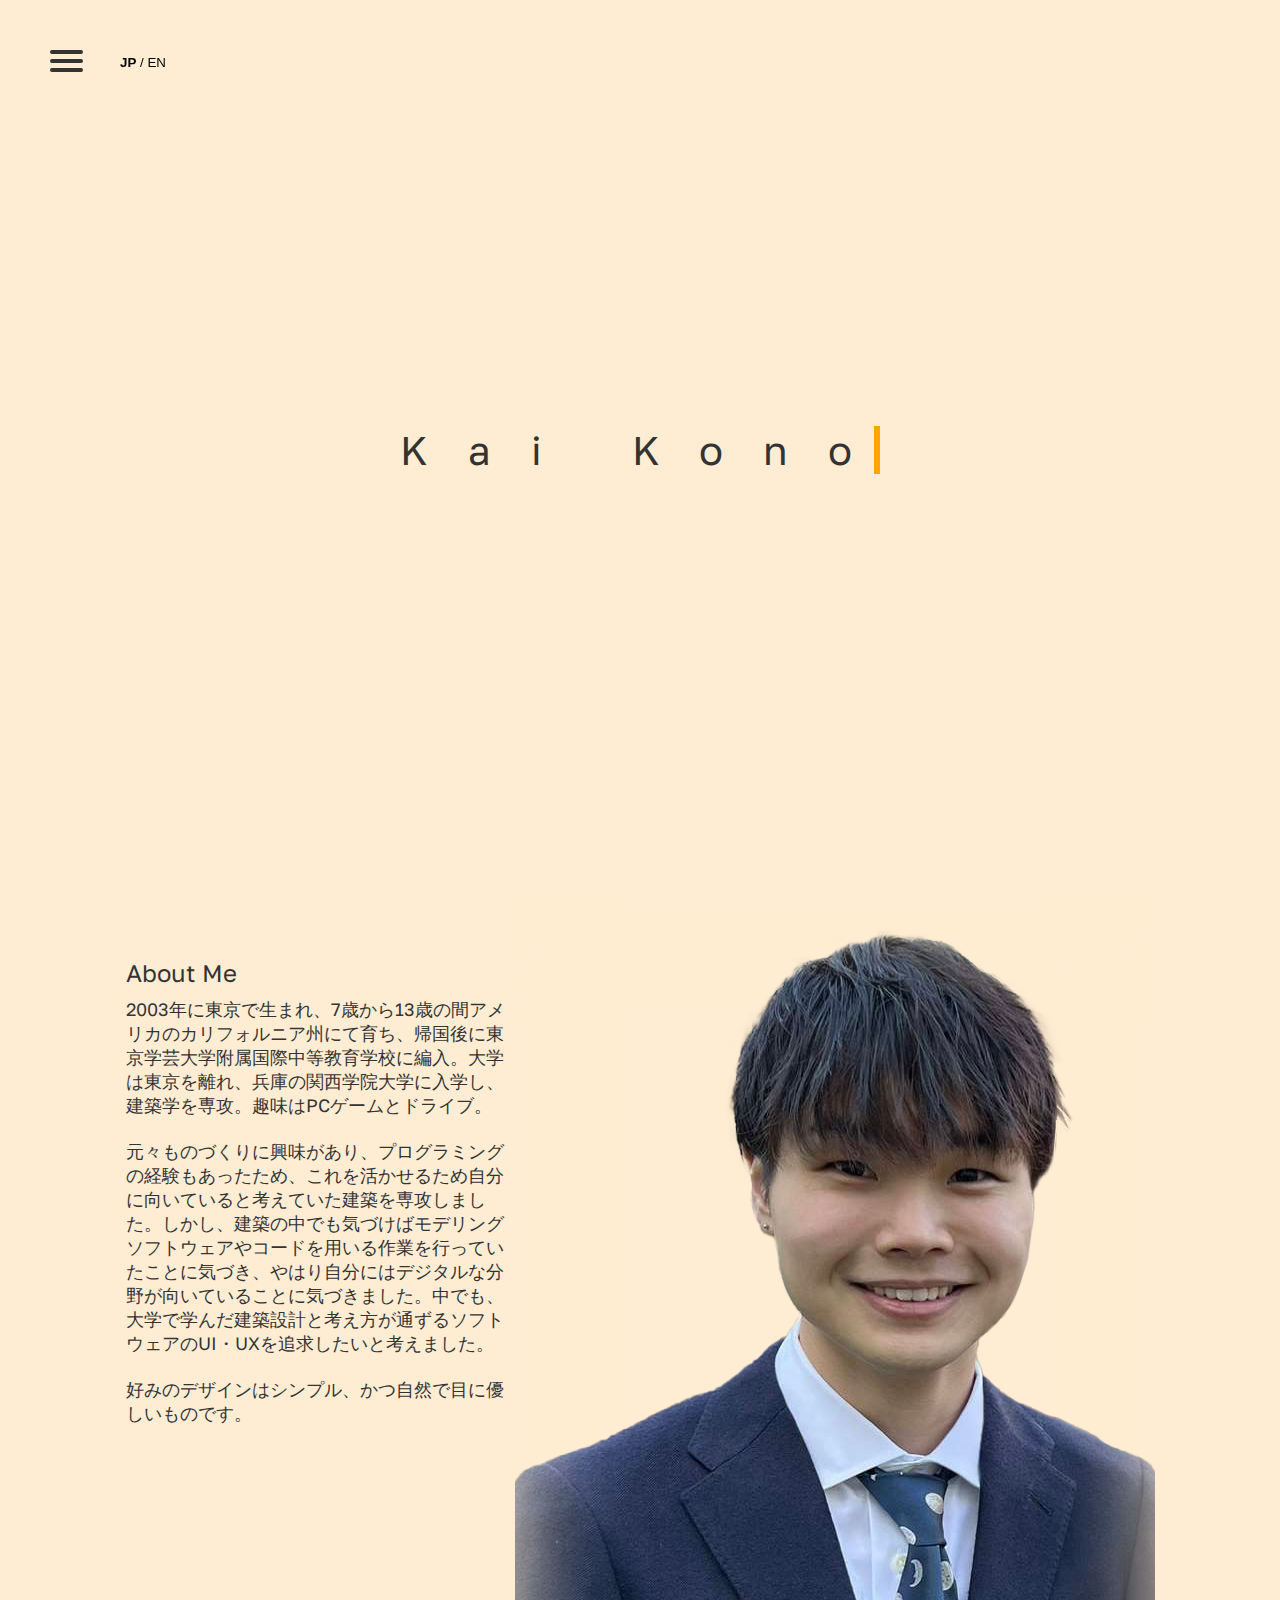
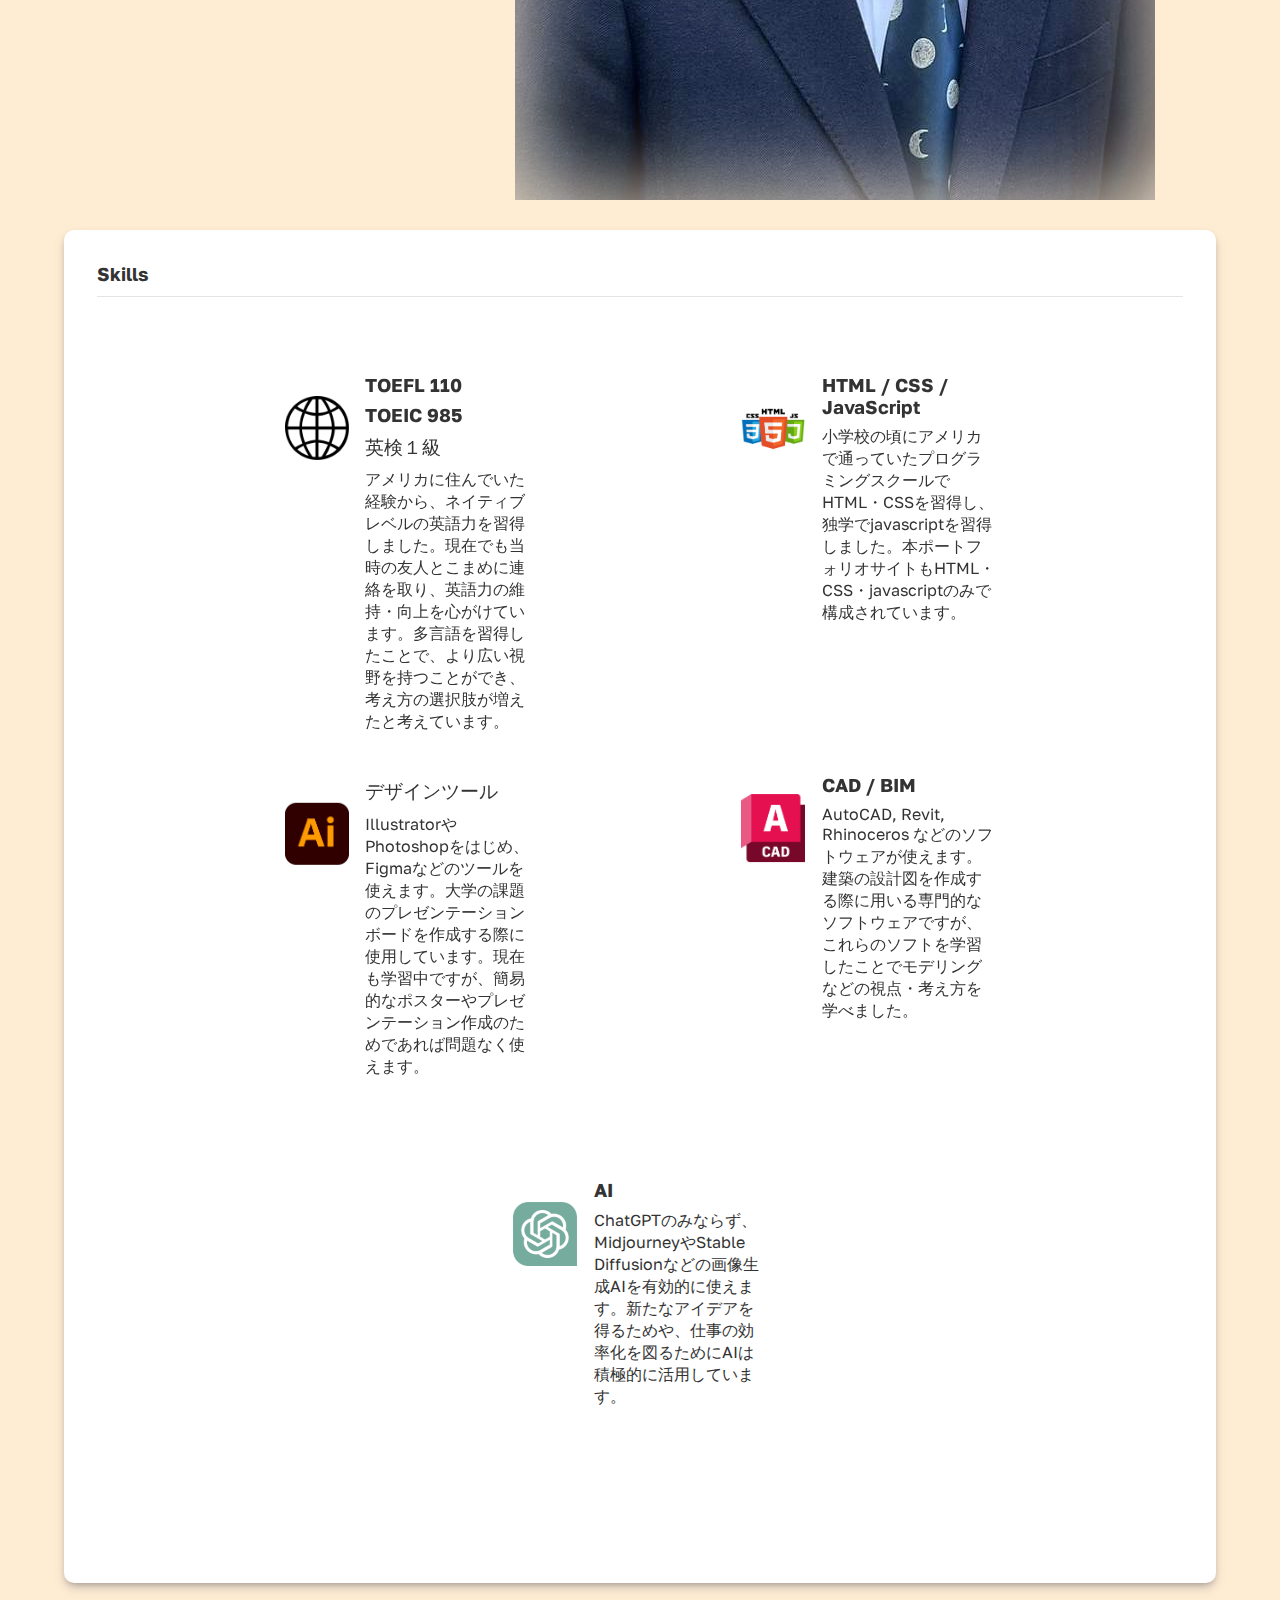
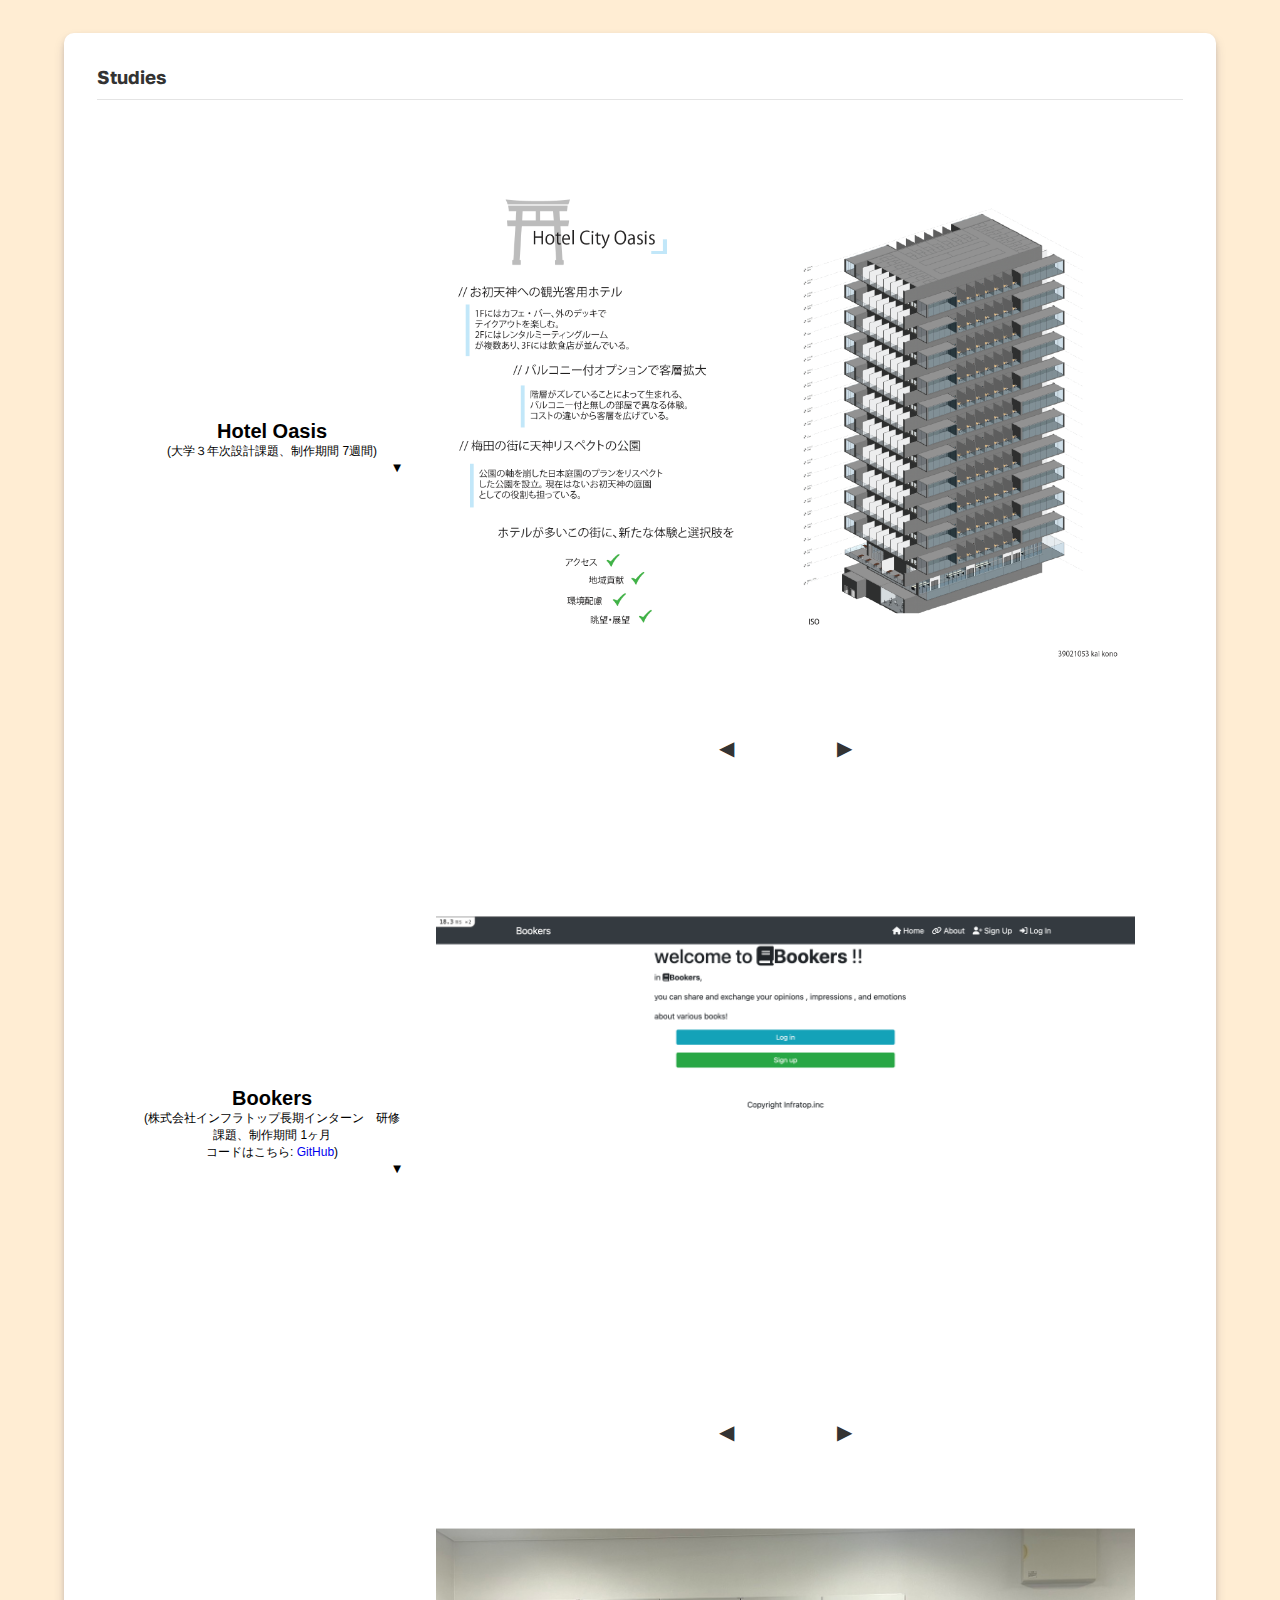
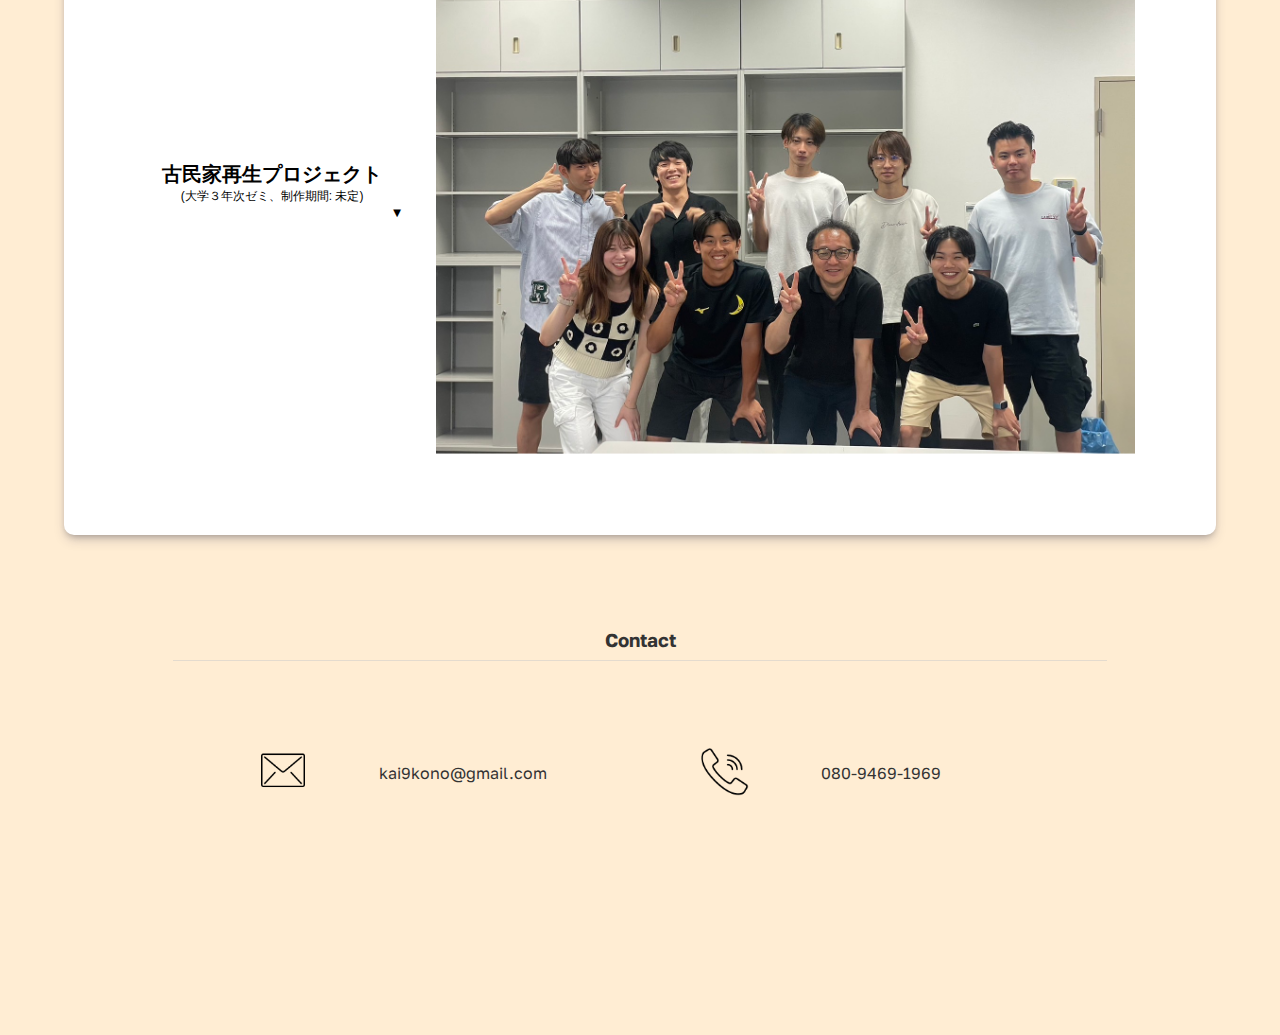
==== index.html @ 1a8b5bf3 "Added Favicon" ====
<!DOCTYPE html>
<html lang="en">
    <head>
        <meta charset="UTF-8">
        <link rel="stylesheet" href="./styles/reset.css">
        <link rel="stylesheet" href="./styles/style.css">
        <link rel="preconnect" href="https://fonts.googleapis.com">
        <link rel="preconnect" href="https://fonts.gstatic.com" crossorigin>
        <link rel="image_src" href="./assets/images/thumbnail.png">
        <link rel="icon" type="image/x-icon" href="./assets/images/portrait-icon.ico"/>
        <link href="https://fonts.googleapis.com/css2?family=Golos+Text&display=swap" rel="stylesheet">
        <title>Kai Kono - Portfolio (JP)</title>
    </head>
    <header class="header">
        <nav role="navigation">
            <div id="menuToggle">
                <input type="checkbox" />
                    <span></span>
                    <span></span>
                    <span></span>
                <ul id="menu">
                    <button onclick="scrollToAboutMe()"><li>About Me</li></button>
                    <button onclick="scrollToQualifications()"><li>Skills</li></button>
                    <button onclick="scrollToStudies()"><li>Studies</li></button>
                    <button onclick="scrollToContact()"><li>Contact</li></button>
                </ul>
            </div>
            <span class="toggle-language"><button><a href="./en.html"> <strong>JP</strong> / EN </a></button></span>
        </nav>
    </header>
    <body>
        <div class="main">
            <div class="introduction">
                <span class="name-container">
                    <p class="name">
                    Kai Kono
                    </p>
                 </span>
            </div>
            <div class="biography">
                <span id="bio-text">
                    <p id="aboutme">About Me</p>
                    <p class="bio">2003年に東京で生まれ、7歳から13歳の間アメリカのカリフォルニア州にて育ち、帰国後に東京学芸大学附属国際中等教育学校に編入。大学は東京を離れ、兵庫の関西学院大学に入学し、建築学を専攻。趣味はPCゲームとドライブ。</p>   
                    <br/>
                    <br/>
                    <p class="bio">元々ものづくりに興味があり、プログラミングの経験もあったため、これを活かせるため自分に向いていると考えていた建築を専攻しました。しかし、建築の中でも気づけばモデリングソフトウェアやコードを用いる作業を行っていたことに気づき、やはり自分にはデジタルな分野が向いていることに気づきました。中でも、大学で学んだ建築設計と考え方が通ずるソフトウェアのUI・UXを追求したいと考えました。</p> 
                    <br/>
                    <br/>
                    <p class="bio">好みのデザインはシンプル、かつ自然で目に優しいものです。</p>
                    <!-- <div class="venns-img">
                        <img src="assets/images/venns.png" id="venns">
                    </div> -->
                </span>
                <span id="portrait"></span>
            </div>
            <div class="qualifications-bg">
                <div class="qualifications">
                    <h3 class="entry" id="qualifications">Skills</h3>
                    <br/>
                    <div class="qualifications-container">
                        <span class="qualifications-entry">
                            <span class="qualification-img">
                                <img src="./assets/images/language.png">
                            </span>
                            <span class="qualification-text">
                                <h3>TOEFL 110</h3>
                                <h3>TOEIC 985</h3>
                                <h3 id="non-bold">英検１級</h3>
                                <p>アメリカに住んでいた経験から、ネイティブレベルの英語力を習得しました。現在でも当時の友人とこまめに連絡を取り、英語力の維持・向上を心がけています。多言語を習得したことで、より広い視野を持つことができ、考え方の選択肢が増えたと考えています。</p>
                            </span>
                        </span> 
                        <span class="qualifications-entry">
                            <span class="qualification-img">
                                <img src="./assets/images/coding_language.png">
                            </span>
                            <span class="qualification-text">
                                <h3>HTML / CSS / JavaScript</h3>
                                <p>小学校の頃にアメリカで通っていたプログラミングスクールでHTML・CSSを習得し、独学でjavascriptを習得しました。本ポートフォリオサイトもHTML・CSS・javascriptのみで構成されています。</p>
                            </span>
                        </span>
                        <span class="qualifications-entry">
                            <span class="qualification-img">
                                <img src="./assets/images/illustrator_logo.png">
                            </span>
                            <span class="qualification-text">
                                <h3 id="non-bold">デザインツール</h3>
                                <p>IllustratorやPhotoshopをはじめ、Figmaなどのツールを使えます。大学の課題のプレゼンテーションボードを作成する際に使用しています。現在も学習中ですが、簡易的なポスターやプレゼンテーション作成のためであれば問題なく使えます。</p>
                            </span>
                        </span>
                        <span class="qualifications-entry">
                            <span class="qualification-img">
                                <img src="./assets/images/cad_logo.png">
                            </span>
                            <span class="qualification-text">
                                <h3>CAD / BIM</h3>
                                <p>AutoCAD, Revit, Rhinoceros などのソフトウェアが使えます。建築の設計図を作成する際に用いる専門的なソフトウェアですが、これらのソフトを学習したことでモデリングなどの視点・考え方を学べました。</p>
                            </span>
                        </span>
                        <span class="qualifications-entry">
                            <span class="qualification-img">
                                <img src="./assets/images/ChatGPT_logo.png">
                            </span>
                            <span class="qualification-text">
                                <h3>AI</h3>
                                <p>ChatGPTのみならず、MidjourneyやStable Diffusionなどの画像生成AIを有効的に使えます。新たなアイデアを得るためや、仕事の効率化を図るためにAIは積極的に活用しています。</p>
                            </span>
                        </span> 
                    </div>
                </div>
            </div>
            <div class="studies-bg">
                <div class="studies">
                    <h3 class="entry" id="studies">Studies</h3>
                    <div class="studies-ex">
                        <div class="studies-text">
                            <button type="button" class="accordion">
                                <p class="studies-entry" id="studies1">Hotel Oasis</p>
                                <p id="studies6">(大学３年次設計課題、制作期間 7週間)</p>
                            </button>

                            <div class="content1">
                                <p id="studies2">大学三年次の建築設計演習にて、大阪駅付近にあるお初天神の周りのビルを撤去し新たな複合施設を設計するという課題が与えられました。私はオフィスと同等の収益を見込むための収容率を確保する必要があると考えたため、観光客に向けた高層ホテルを設計しました。また、街の公益性に着眼し、お初天神との関連性を持たせるため、日本庭園の軸を応用した公園も設計しました。</p>
                                <br/>
                                <p id="studies3">この課題を通して、設計者として作りたいものと現実的に求められているもののバランスをとらなければいけないことを学びました。複合施設とはいえ、元々オフィスで収益を得ていた地域には同等またはそれ以上の価値があるものを建設する必要があり、必ずしも設計者が作りたいものを作れないという事実を学びました。</p>
                                <br/>
                                <p id="studies4">また、はじめてRevitというモデリングソフトを使用した課題でもあったため、与えられた短期間で新たなツールを学ぶことができ、自分にとって成長を感じられたプロジェクトでした。以前は住宅などの設計で簡易的な図面を作るためにはCADが効率的でしたが、大型の施設を作るためには緻密な設計より構造や素材がわかるプレゼンテーションの方が優れていると感じたため使用しました。結果的にはより効率的だったため、ものによってツールを変えることの大切さも学ぶことができました。</p>
                            </div>
                        </div>
                        
                        <div class="img-slideshow">
                            <div class="imgs">
                                <img class="studies-img1" src="./assets/images/project_1_1.png">
                                <img class="studies-img1" src="./assets/images/project_1_2.png">
                                <img class="studies-img1" src="./assets/images/project_1_3.png">
                                <img class="studies-img1" src="./assets/images/project_1_4.png">
                                <img class="studies-img1" src="./assets/images/project_1_5.png">
                            </div>
                            <div class="arrows">
                                <button class="arrow-button-left" onclick="moveSlide1(-1)"> ◀︎ </button>
                                <button class="arrow-button-right" onclick="moveSlide1(1)"> ▶︎ </button>
                            </div>
                        </div>
                    </div>
                    <div class="studies-ex">
                        <div class="studies-text" >
                            <button type="button" class="accordion">
                                <p class="studies-entry" id="studies5">Bookers</p>
                                <p id="studies6"> (株式会社インフラトップ長期インターン　研修課題、制作期間 1ヶ月<br/>コードはこちら: <a href="https://www.github.com/kai9kono/bookers2" target="_blank">GitHub</a>)</p>
                            </button>
                            <div class="content2">
                                <p id="studies7">長期インターンの研修課題にて、Ruby及びRuby on Railsを新たなプログラミング言語として習得しました。Bookersという、ユーザーが読んだ本のタイトルと意見を投稿し、投稿に対していいねやコメントができるという簡易的なアプリケーションを作成しました。</p>
                                <br/>
                                <p id="studies8">この課題を通して、初めてデータベース機能を持つアプリケーションを作成する経験ができました。今まで制作してきたプログラムやウェブサイトはデータベースがないものでした。そのため、投稿フォームや投稿の保存と表示をする際のフローを理解することに苦労しましたが、１ヶ月という短い期間で言語を学習し、プロジェクトを完成することができました。</p>
                                <br/>
                            <p id="studies9">本インターンでは、エンジニアへの転職を志望する方々のプログラミング学習をメンターとして支えるという業務を行っていました。そのため、様々な背景を持つ方々とのコミュニケーションをすることを学べた上に、メンターとして簡潔に、順序立てを行うことでわかりやすく話す能力も身につきました。</p>
                        </div>    
                        </div>
                        
                        <div class="img-slideshow">
                            <div class="imgs">
                                <img class="studies-img2" src="./assets/images/project_3_1.png">
                                <img class="studies-img2" src="./assets/images/project_3_2.png">
                                <img class="studies-img2" src="./assets/images/project_3_3.png">
                                <img class="studies-img2" src="./assets/images/project_3_4.png">
                                <img class="studies-img2" src="./assets/images/project_3_5.png">
                                <img class="studies-img2" src="./assets/images/project_3_6.png">
                            </div>
                            <div class="arrows">
                                <button class="arrow-button-left" onclick="moveSlide2(-1)"> ◀︎ </button>
                                <button class="arrow-button-right" onclick="moveSlide2(1)"> ▶︎ </button>
                            </div>
                        </div>
                    </div>
                    <div class="studies-ex">
                        <div class="studies-text">
                            <button type="button" class="accordion">
                                <p class="studies-entry" id="studies10">古民家再生プロジェクト</p>
                                <p id="studies6">(大学３年次ゼミ、制作期間: 未定)</p>
                            </button>
                            <div class="content3">
                            <p id="studies11">大学のセミナーにて、滋賀県の多賀町にある古民家に新たな用途を持たせて再生をするプロジェクトを行っています。現在はまだ現地調査を行っている途中ですが、私は建物の図面や３Dモデルを作成し、リフォームの案をモデリングするというデジタル担当をになっています。まだまだプロジェクトは途中ですが、ゼミというチームでひとつのプロジェクトを決行することや、自分の役割を全うする責任を学べました。また、現地の方々にどのような需要があるかを調査していく中で、実際に行動するこの大切さも学べました。</p>
                                <br/>
                                <br/>
                                <p id="studies12">また、ゼミでの仮研究テーマ「建築設計・リフォームにおけるAIの活用」について現在調査しています。</p>
                            </div>
                        </div>

                        <div class="img-slideshow">
                            <div class="imgs">
                                <img class="studies-img5" src="./assets/images/project_5_1.JPG">
                            </div>
                        </div>
                    </div>
                </div>
            </div>
                <div class="contact">
                    <div class="entry" id="contact">
                        <h3 class="contact-entry" id="contact">Contact</h3>                        
                    </div>
                    <div class="contact-content">
                        <span class="contact-details">
                            <span class="contact-img">
                                <img src="./assets/images/mail-icon.png">
                            </span>
                            <span id="mail">
                                <p>kai9kono@gmail.com</p>
                            </span> 
                        </span>
                        <span class="contact-details">
                            <span class="contact-img">
                                <img src="./assets/images/phone-icon.png"> 
                            </span>
                            <span id="phone">
                                <p>080-9469-1969</p>
                            </span>
                        </span>
                    </div>
                </div>
        </div>
        <script src="./scripts/script.js"></script>
    </body>
</html>
---- styles/style.css ----
body {
    font-family: 'Golos Text', sans-serif;
    display: block;
    color: #333;
    margin: 0px;
    padding: 0px;
}

html {
    overflow-x: hidden;
}

nav {
    height: 0;
    position: fixed;
}

/* Hamburger */

#menuToggle
{
  display: block;
  position: relative;
  top: 50px;
  left: 50px;

  z-index: 1;
  
  -webkit-user-select: none;
  user-select: none;
}

#menuToggle button
{
    border: none;
    background-color: white;
    text-decoration: none;
    color: #232323;
    width: 100%;
    text-align: left;
  
  transition: color 0.3s ease;
}

#menuToggle button:hover
{
  color: tomato;
  cursor: pointer;
}

#menuToggle input
{
  display: block;
  width: 40px;
  height: 32px;
  position: absolute;
  top: -7px;
  left: -5px;
  
  cursor: pointer;
  
  opacity: 0;
  z-index: 2;
  
  -webkit-touch-callout: none;
}

#menuToggle span
{
  display: block;
  width: 33px;
  height: 4px;
  margin-bottom: 5px;
  position: relative;
  
  background: #333;
  border-radius: 3px;
  
  z-index: 1;
  
  transform-origin: 4px 0px;
  
  transition: transform 0.5s cubic-bezier(0.77,0.2,0.05,1.0),
              background 0.5s cubic-bezier(0.77,0.2,0.05,1.0),
              opacity 0.55s ease;
}

#menuToggle span:first-child
{
  transform-origin: 0% 0%;
}

#menuToggle span:nth-last-child(2)
{
  transform-origin: 0% 100%;
}

#menuToggle input:checked ~ span
{
  opacity: 1;
  transform: rotate(45deg) translate(-2px, -1px);
  background: #232323;
}

#menuToggle input:checked ~ span:nth-last-child(3)
{
  opacity: 0;
  transform: rotate(0deg) scale(0.2, 0.2);
}

#menuToggle input:checked ~ span:nth-last-child(2)
{
  transform: rotate(-45deg) translate(0, -1px);
}

#menu
{
  position: absolute;
  width: 300px;
  margin: -100px 0 0 -50px;
  padding: 50px;
  padding-top: 125px;
  height: 100vmax;
  
  background: #fff;
  list-style-type: none;
  -webkit-font-smoothing: antialiased;
  
  transform-origin: 0% 0%;
  transform: translate(-100%, 0);
  
  transition: transform 0.5s cubic-bezier(0.77,0.2,0.05,1.0);
}

#menu li
{
  padding: 10px 0;
  font-size: 22px;
}

#menuToggle input:checked ~ ul
{
  transform: none;
}

.toggle-language button {
    background: none;
    border: none;

}

.toggle-language {
    display: inline-block;
    position: absolute;
    margin-left: 120px;
    width: 80px;
    height: 32px;
    margin-top: 1.5em;
}

.toggle-language a {
    transition: color 0.3s ease;
}

.toggle-language a:hover {
    color: tomato;
}

a {
    color: inherit;
    text-decoration: inherit;
}

.studies a:link {
    color: #0000EE;
    background-color: transparent;
    text-decoration: none;
  }
  
.studies a:visited {
    color: #551A8B;
    background-color: transparent;
    text-decoration: underline;
  }

.studies a:hover {
    color: #9999e8;
    background-color: transparent;
    text-decoration: underline;
}

ul {
    list-style-type: none;
}

h3 {
    margin-top: 2%;
    margin-bottom: 2%;
    padding-bottom: 1%;
    border-bottom:rgba(202, 202, 202, 0.5) 1px solid;
}

.entry {
    margin-left: 2%;
    margin-right: 2%;
}

.main {
    margin: 0 auto;
    height: 100%;
    background-color: #ffedd3;
}

.introduction {
    height: 100vh;
    text-align: center;
    width: 50%;
    margin: 0 auto;
}

.name-container {
    position: relative; 
    display: inline-block;
    top: 50%;
    transform: translate(0,-50%);
    text-align: center;
    width: 100%;
}

.name {
    position: relative;
    font-size: 40px;
    width: 12em;
    
    overflow: hidden; 
    border-right: .15em solid orange; 
    white-space: nowrap;
    margin: 0 auto; 
    letter-spacing: 1em;
    animation: 
      typing 0.8s steps(8, end),
      blink-caret .75s step-end infinite;
}

#en, #jp {
    text-decoration: underline;
    transition: color 0.3s;
}

#en {
    padding-right: 5px;
}

#jp {
    padding-left: 5px;
}

#en:hover, #jp:hover {
    cursor: pointer;
    color: #888;
}

#venns {
    position: relative;
    height: 250px;
    width: 250px;
    margin: 0 auto;
}

.venns-img {
    text-align: center;
}

.biography {
    font-size: 18px;
    width: 100%;
    padding: 0 50;
    height: 100vh;
    text-align: center;
}

.bio, #aboutme {
    width: 100%;
    display: inline-block;
}

#aboutme {
    padding: 15% 0 3% 0;
    font-size: 24px;
}

#bio-text {
    width: 30%;
    display: inline-block;
    vertical-align: top;
    text-align: left;
}

#portrait {
    background-image: url("../assets/images/portrait.png");
    height: 100%;
    background-position-x: center;
    background-repeat: no-repeat;
    display: inline-block;
    width: 50%;
    box-shadow: 0 0 100px 0 #ffedd3 inset;
    margin: 0 auto;
}

.qualifications-bg, .studies-bg {
    width: 90%;
    background-color: #fff;
    padding: 10px;
    margin: 0 auto;
    margin-top: 30px;
    border-radius: 10px;
    box-shadow: rgba(50, 50, 93, 0.25) 0px 6px 12px -2px, rgba(0, 0, 0, 0.3) 0px 3px 7px -3px;
    margin-bottom: 50px;
}

.contact {
    text-align: center;
    padding: 2%;
    width: 80%;
    height: 50vh;
    margin: 0 auto;
}

.contact-content {
    text-align: center;
    display: inline-block;
    width: 100%;
    margin-top: 7%;
}

.contact img {
    height: 48px;
}

.contact-img {
    position: relative;
    width: 30%;
    display: inline-block;
    text-align: center;
}

#phone, #mail {
    position: relative;
    width: 65%;
    text-align: left;
    padding-left: 3%;
    display: inline-block;
    top: 50%;
    transform: translate(0,-70%);
}

.contact-details {
    text-align: left;
    width: 40%;
    display: inline-block;
}

.contact-details:last-child {
    margin-left: 5%;
}

.qualifications-entry img {
    width: 64px;
    position: relative;
    top: 50%;
    transform: translate(0,-50%);

}

.qualification-text h3 {
    border: none;
    margin-bottom: 5%;
    margin-top: 0;
    padding: 0;
}

#non-bold {
    font-weight: 500;
}

.qualifications-bg {
    padding-bottom: 3%;
}

#qualification-title {
    margin-bottom: 1%
}

.qualification-img {
    display: inline-block;
    width: 20%;
    height: 33%;
    text-align: left;
}

#figma-logo {
    object-fit: contain;
    height: 64px;
}

.qualifications-container {
    margin: 0 auto;
    text-align: center;
}

.qualification-text {
    display: inline-block;
    width: 45%;
    text-align: left;
    height: 100%;
    vertical-align: top;
}

.qualifications-entry {
    position: relative;
    padding: 3%;
    display: inline-block;
    width: 40%;
    height: 400px;
}

.studies-img1,.studies-img2, .studies-img5 {
    max-width: 700px;
    max-height: 700px;  
    margin: 0 auto;
    vertical-align: middle;
    position: relative;
    top: 50%;
    transform: translate(0,-50%);
}

.imgs {
    height: 600px;
    vertical-align: middle;
    justify-content: center;
}

.img-slideshow {
    display: inline-block;
    text-align: center;
    width: 65%;
    vertical-align: middle;
}

.accordion {
    background: none;
    cursor: pointer;
    border: none;
    width: 100%;
    padding: 10px;
    transition: background 0.3s;
}

.accordion:hover {
    background: #eee;
}

.accordion::after {
    content: '▼';
    float: right;
}

.accordion--active::after {
    content: "◀︎";
}

.content1, .content2, .content3 {
    overflow: hidden;
    max-height: 0;
    transition: max-height 0.5s;
}

.studies-ex {
    margin-bottom: 3%;
}

.studies {
    display: inline-block;
    width: 100%;
    margin: 0 auto;
}

.studies-text {
    vertical-align: middle;
    width: 25%;
    display: inline-block;
    margin-left: 5%;
}

#studies6 {
    font-size: 12px;
}

.studies-entry {
    font-weight: bolder;
    font-size: 20px;
}

#kominka {
    width: 90%;
    margin-right: 5%;
}

.contact p {
    margin: 0 3% 2% 3%;
    text-indent: 15px;
}

.arrow-button-left,.arrow-button-right {
    width: 70px;
    height: 50px;
    background: none;
    border: none;
    color: #333;
    font-size: 20px;
    border-radius: 5px;
    transition: background-color 0.3s;
}

.arrow-button-left {
    margin-right: 3%;
}

.arrow-button-right {
    margin-left: 3%;
}

.arrow-button-right:hover,.arrow-button-left:hover {
    background-color: #aaa;
    cursor: pointer;
}

.fade-in {
    animation: fadeIn 1s;
}

.fade-out {
    animation: fadeOut 1s;
}

/* animations */

@keyframes fadeIn {
    from { opacity: 0; }
    to { opacity: 1; }
}

@keyframes fadeOut {
    from { opacity: 1; }
    to { opacity: 0; }
}

/* #desc::before {
    content: "Kai Kono";
} */

@keyframes typing {
    from { width: 0 }
    to { width: 12em }
  }
  
  /* The typewriter cursor effect */
  @keyframes blink-caret {
    from, to { border-color: transparent }
    50% { border-color: orange; }
  }

.scroll {
    padding-top: 20px;
    font-size: 15px;
    opacity: 0;
    animation: flash step-start infinite 1s;
    animation-delay: 3s;
}

@keyframes flash {
    50% {
        opacity: 100%;
    }
}
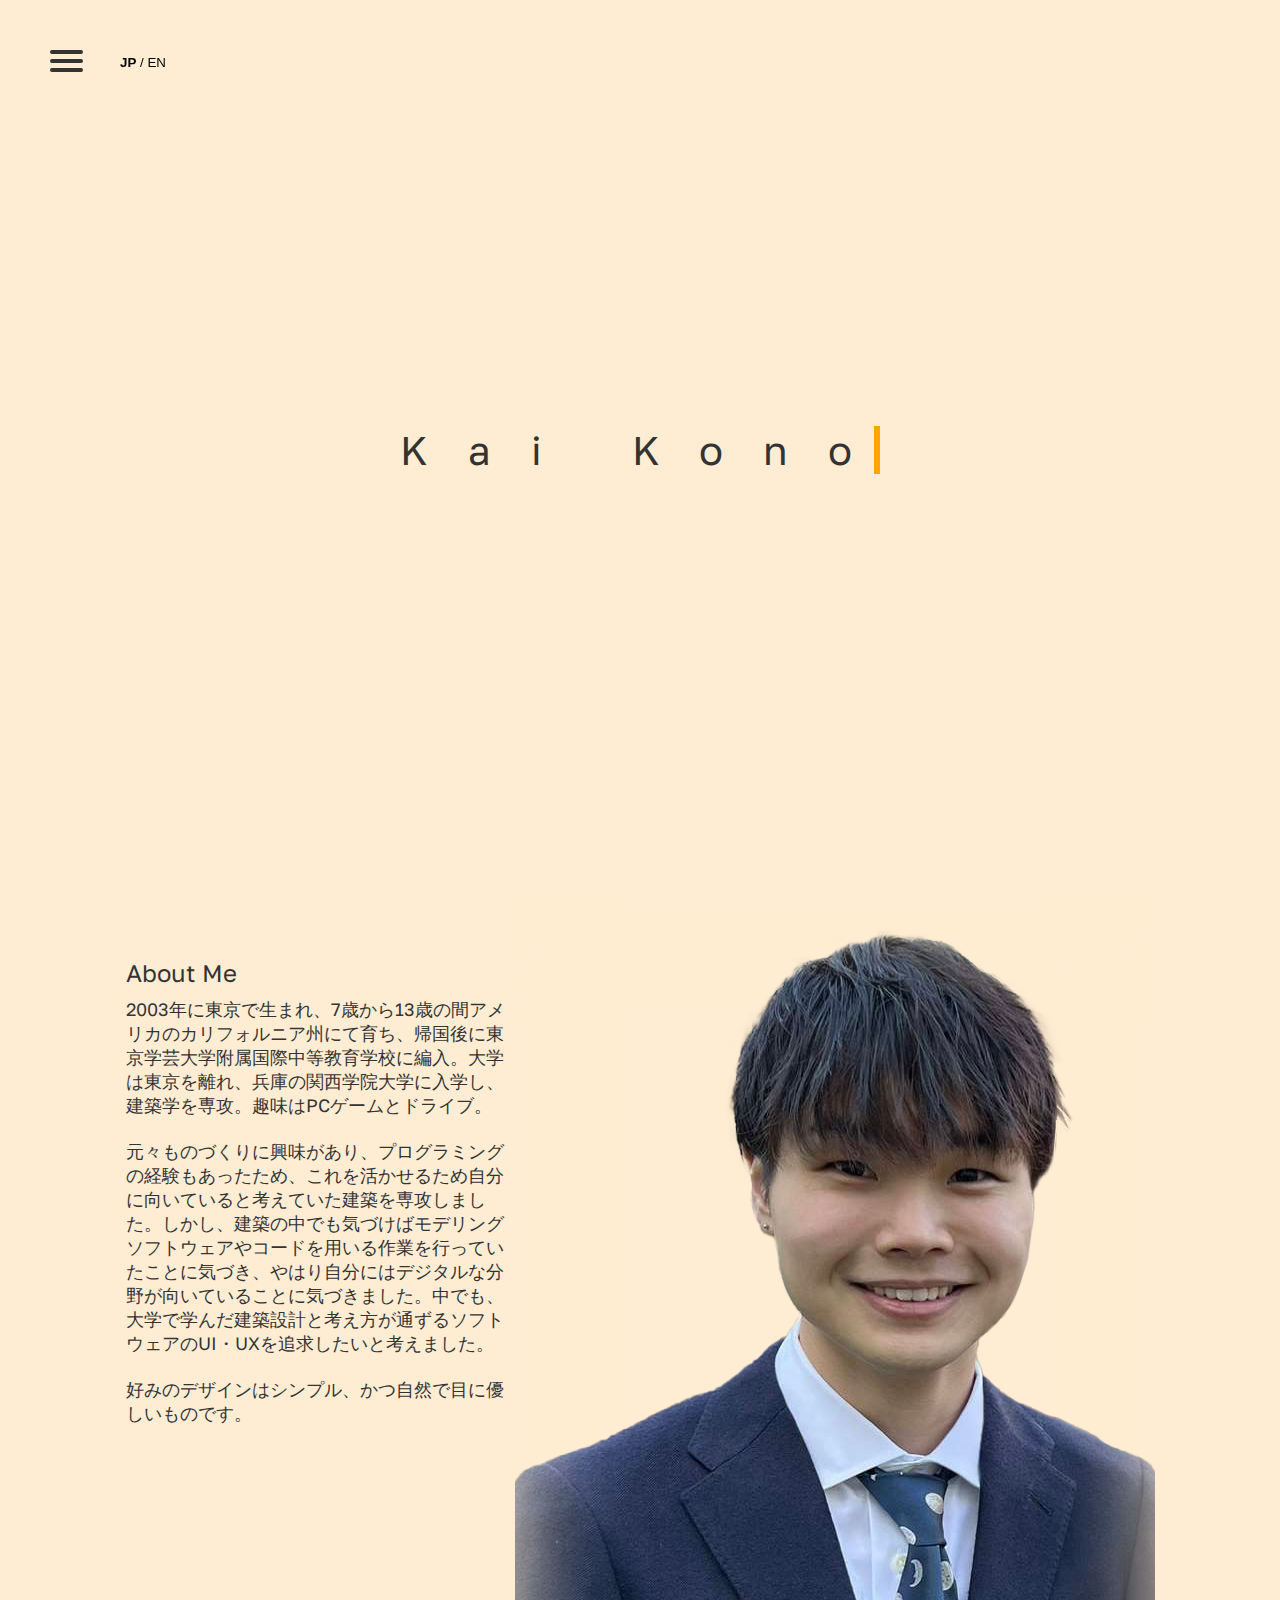
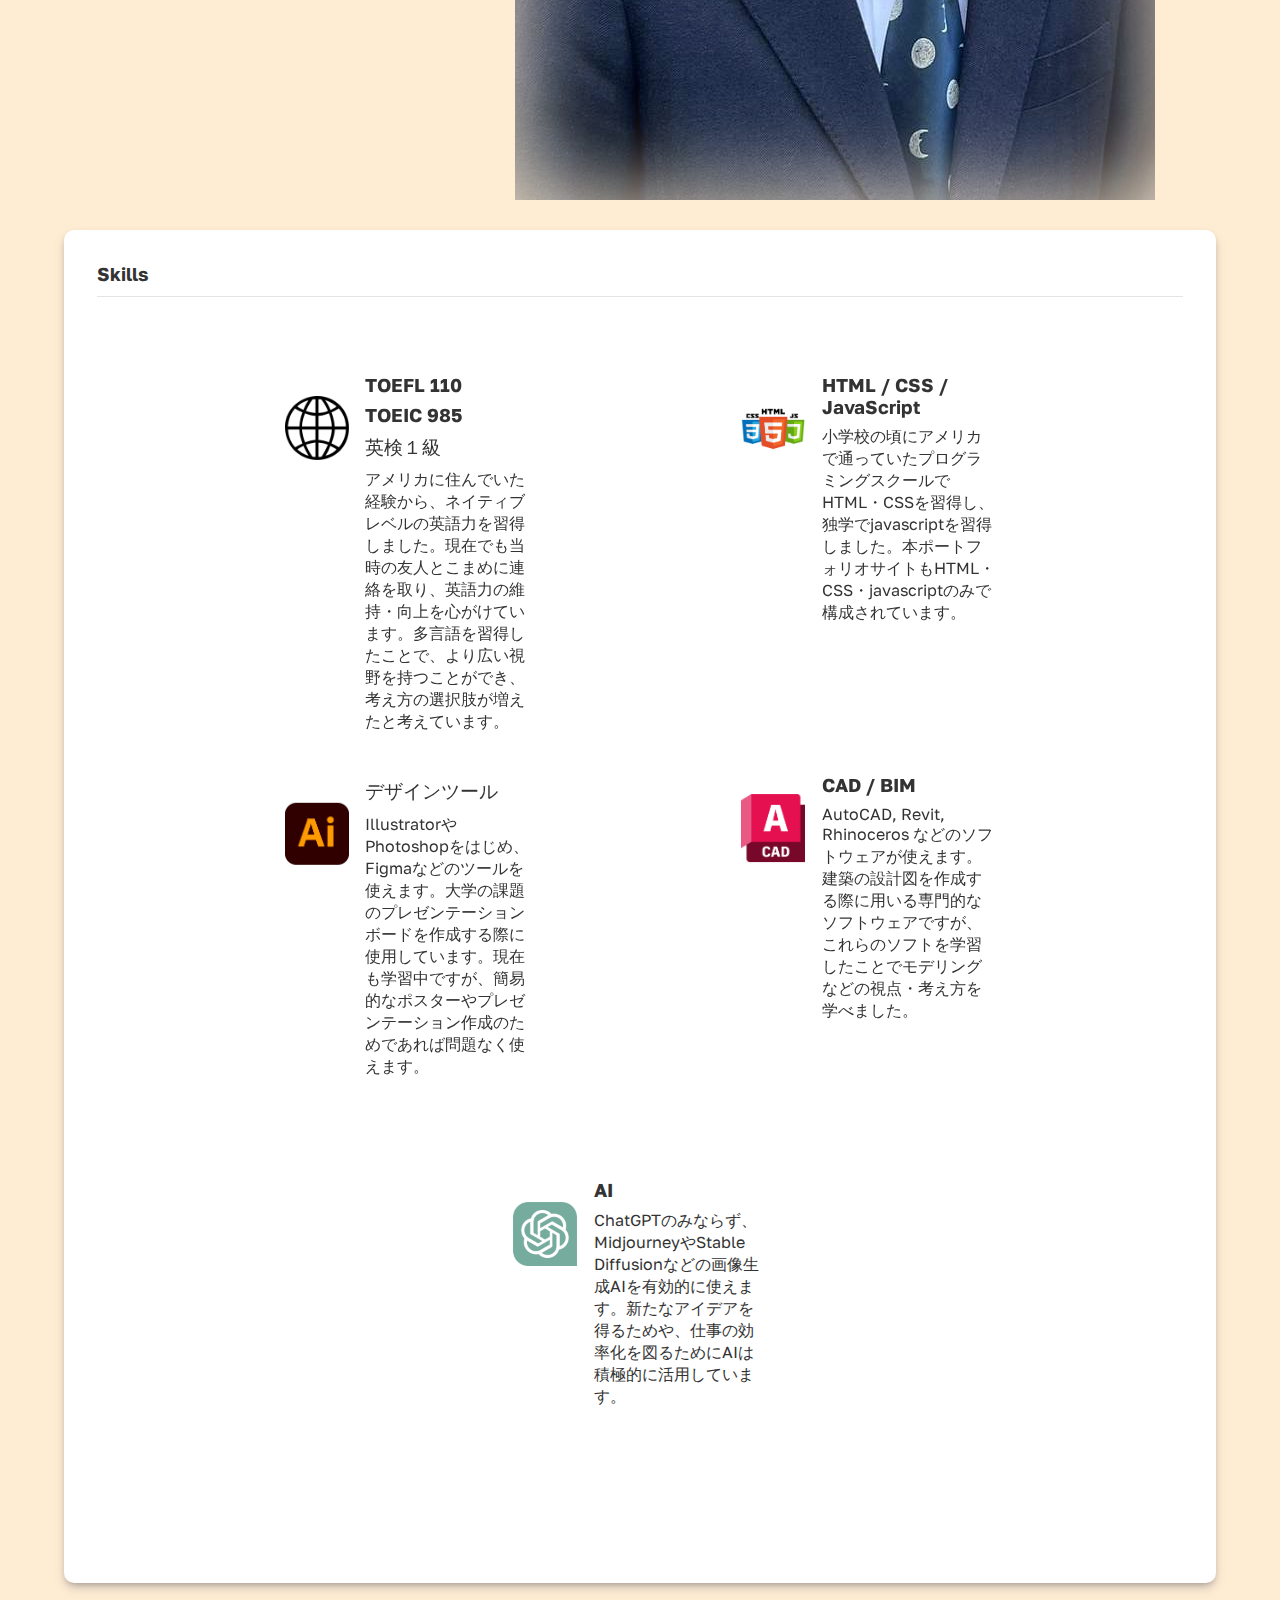
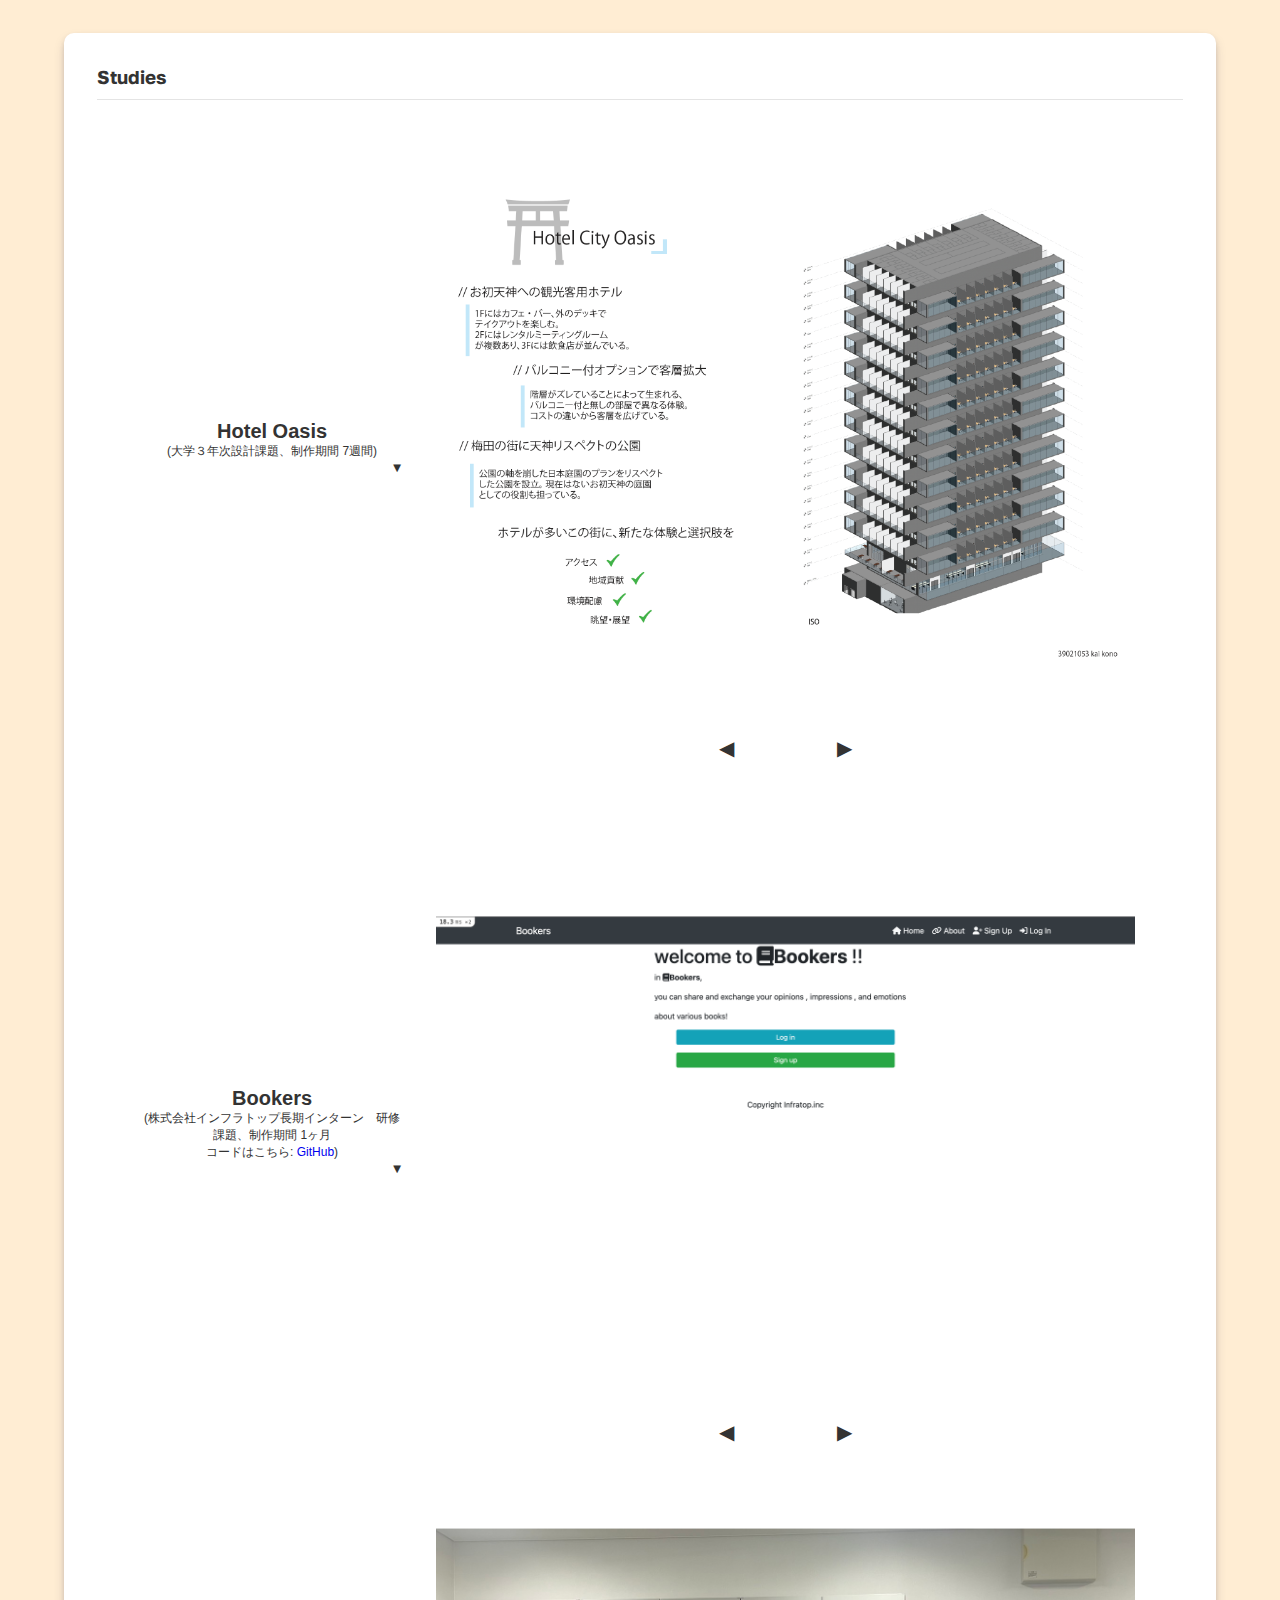
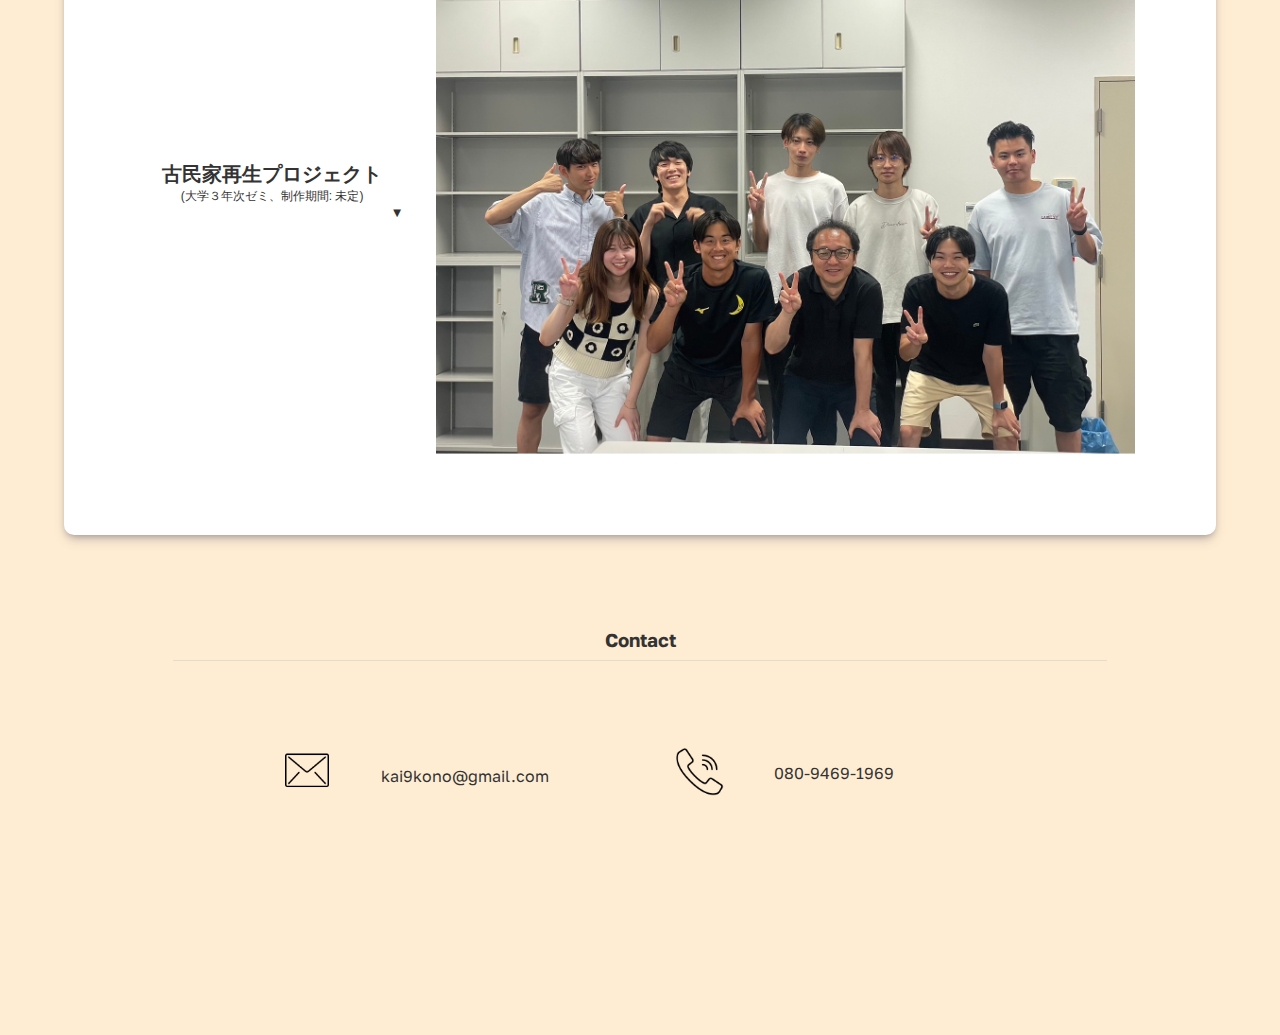
==== commit bb5d4f74: "Removed iOS Blue Text, Added mail & phone links" ====
--- a/index.html
+++ b/index.html
@@ -203,7 +203,7 @@
                                 <img src="./assets/images/mail-icon.png">
                             </span>
                             <span id="mail">
-                                <p>kai9kono@gmail.com</p>
+                                <a href="mailto:kai9kono@gmail.com">kai9kono@gmail.com</a>
                             </span> 
                         </span>
                         <span class="contact-details">
@@ -211,7 +211,7 @@
                                 <img src="./assets/images/phone-icon.png"> 
                             </span>
                             <span id="phone">
-                                <p>080-9469-1969</p>
+                                <a href="tel:080-9469-1969">080-9469-1969</p>
                             </span>
                         </span>
                     </div>
--- a/styles/style.css
+++ b/styles/style.css
@@ -13,6 +13,15 @@
 nav {
     height: 0;
     position: fixed;
+}
+
+.toggle-language, .accordion, #mail, #phone {
+    color: #333 !important;
+    text-decoration: none !important;
+}
+
+#phone a:hover, #mail a:hover {
+    text-decoration: underline;
 }
 
 /* Hamburger */
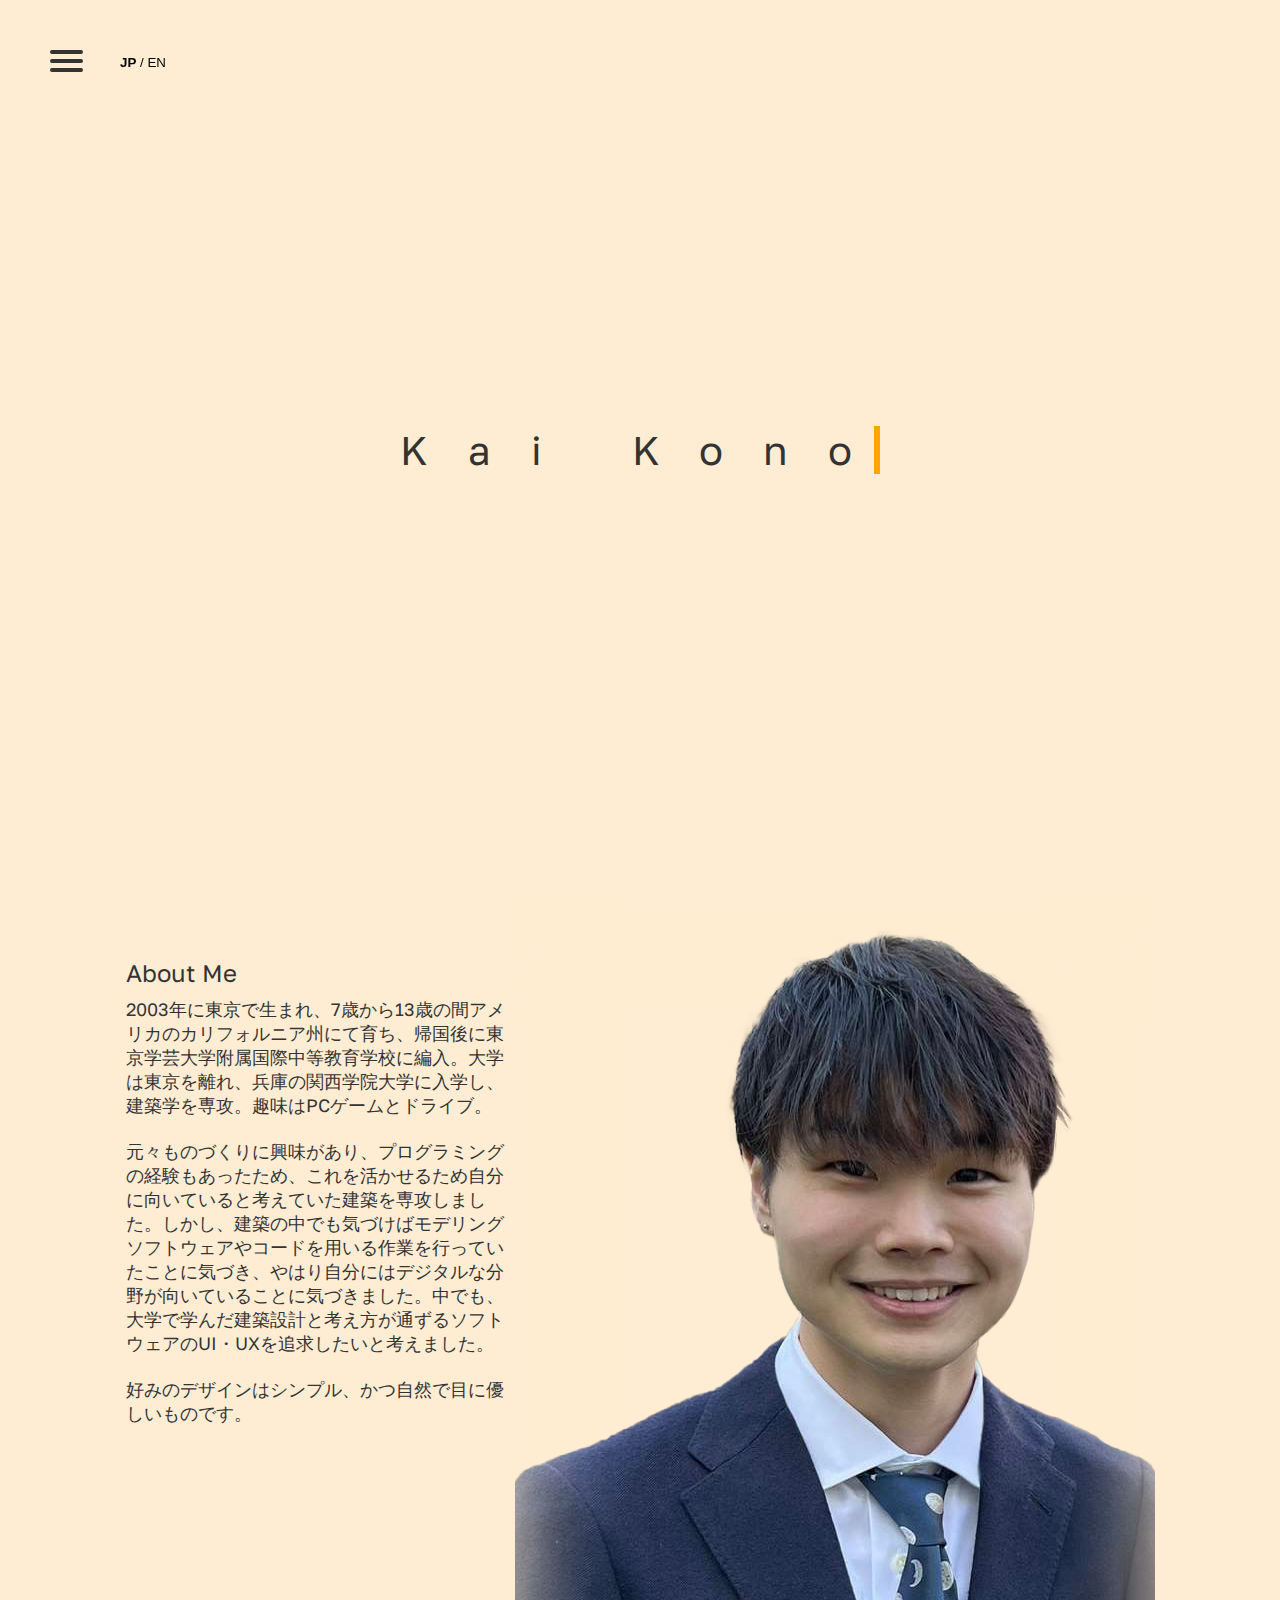
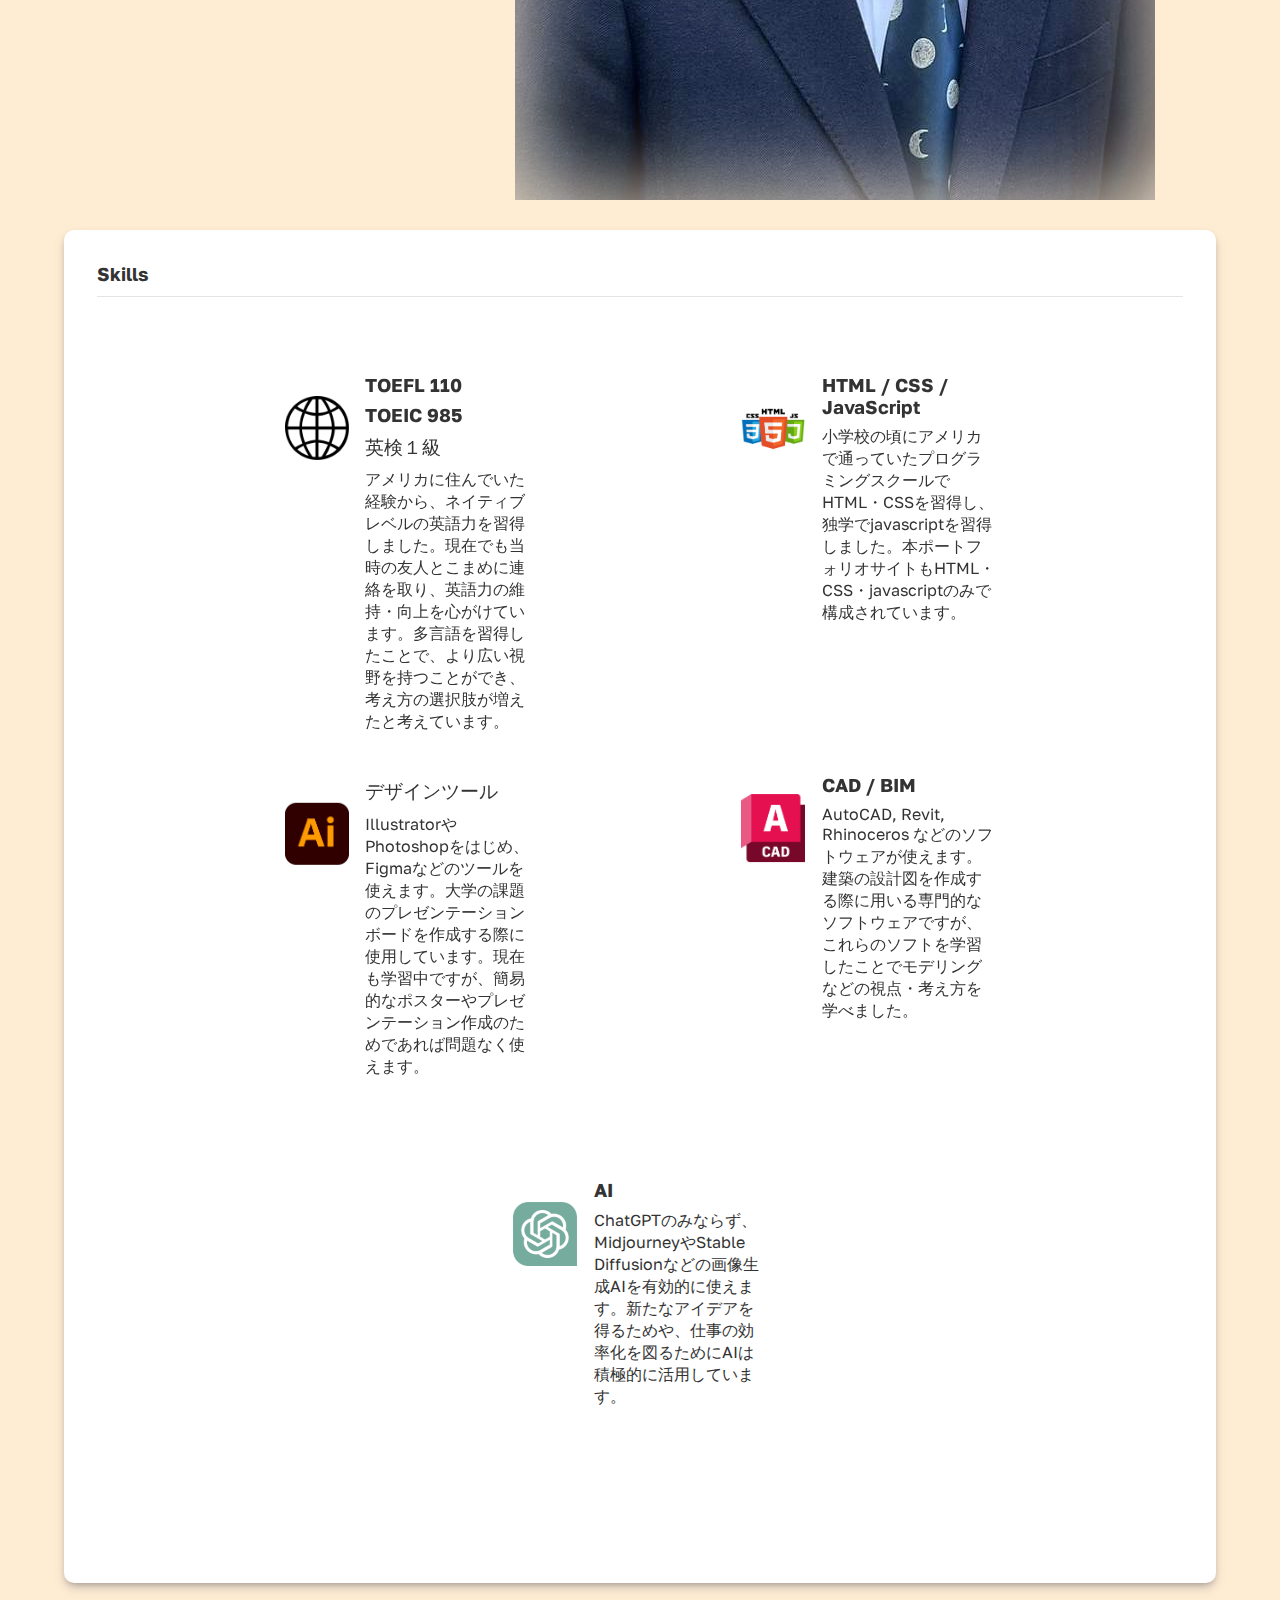
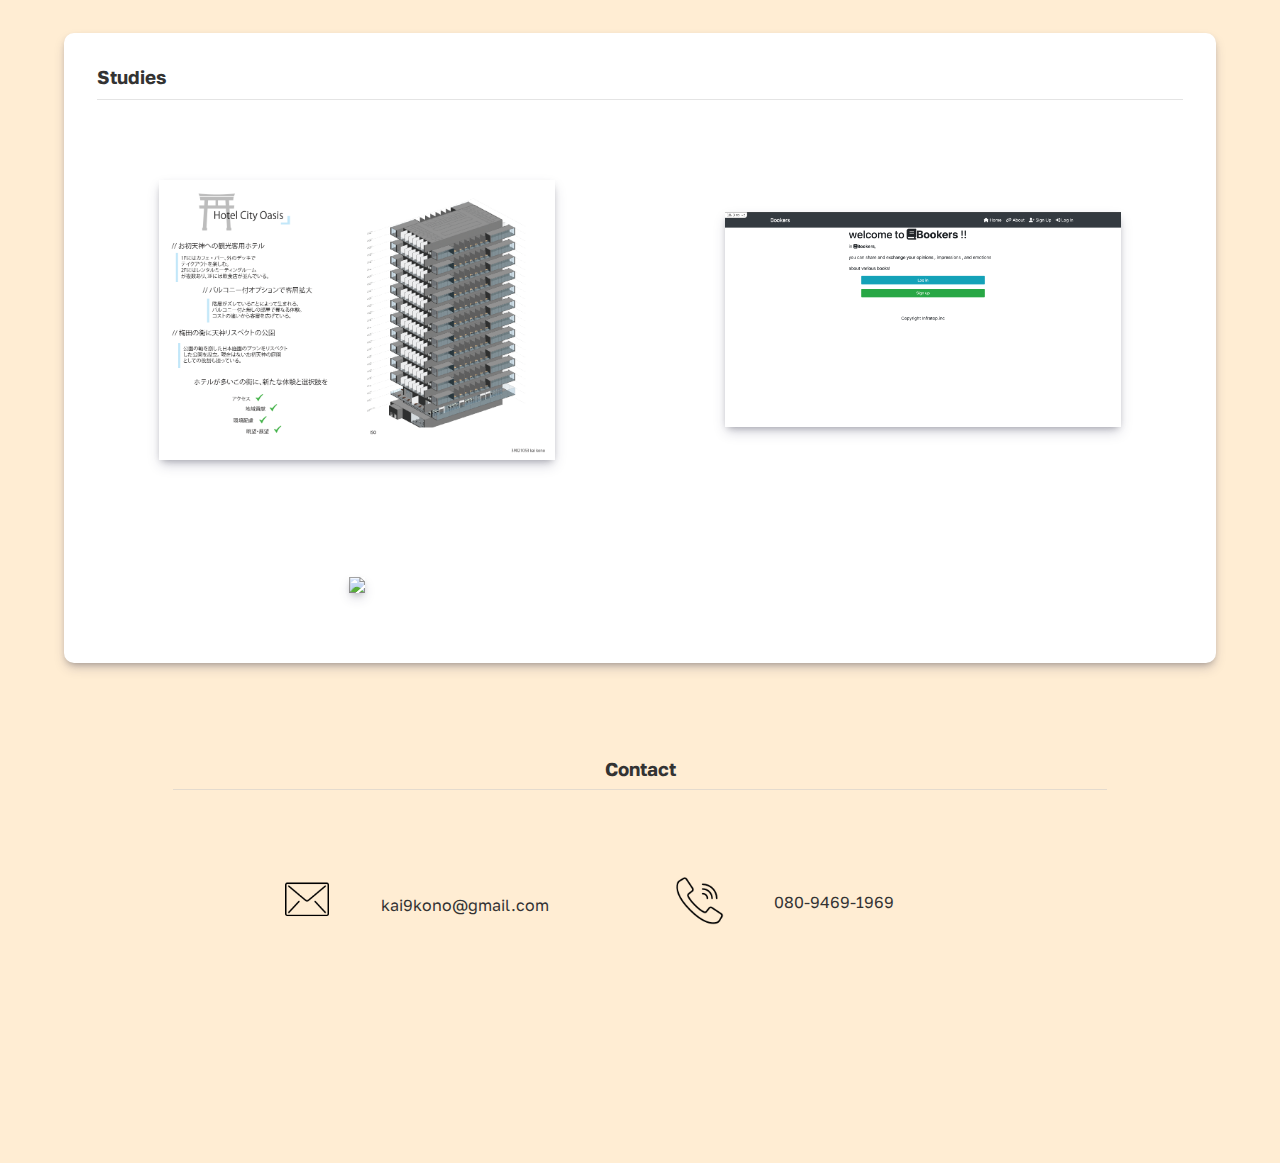
==== commit 23e43154: "Removed Description, added pages for each study" ====
--- a/index.html
+++ b/index.html
@@ -111,85 +111,13 @@
             <div class="studies-bg">
                 <div class="studies">
                     <h3 class="entry" id="studies">Studies</h3>
-                    <div class="studies-ex">
-                        <div class="studies-text">
-                            <button type="button" class="accordion">
-                                <p class="studies-entry" id="studies1">Hotel Oasis</p>
-                                <p id="studies6">(大学３年次設計課題、制作期間 7週間)</p>
-                            </button>
-
-                            <div class="content1">
-                                <p id="studies2">大学三年次の建築設計演習にて、大阪駅付近にあるお初天神の周りのビルを撤去し新たな複合施設を設計するという課題が与えられました。私はオフィスと同等の収益を見込むための収容率を確保する必要があると考えたため、観光客に向けた高層ホテルを設計しました。また、街の公益性に着眼し、お初天神との関連性を持たせるため、日本庭園の軸を応用した公園も設計しました。</p>
-                                <br/>
-                                <p id="studies3">この課題を通して、設計者として作りたいものと現実的に求められているもののバランスをとらなければいけないことを学びました。複合施設とはいえ、元々オフィスで収益を得ていた地域には同等またはそれ以上の価値があるものを建設する必要があり、必ずしも設計者が作りたいものを作れないという事実を学びました。</p>
-                                <br/>
-                                <p id="studies4">また、はじめてRevitというモデリングソフトを使用した課題でもあったため、与えられた短期間で新たなツールを学ぶことができ、自分にとって成長を感じられたプロジェクトでした。以前は住宅などの設計で簡易的な図面を作るためにはCADが効率的でしたが、大型の施設を作るためには緻密な設計より構造や素材がわかるプレゼンテーションの方が優れていると感じたため使用しました。結果的にはより効率的だったため、ものによってツールを変えることの大切さも学ぶことができました。</p>
-                            </div>
-                        </div>
-                        
-                        <div class="img-slideshow">
-                            <div class="imgs">
-                                <img class="studies-img1" src="./assets/images/project_1_1.png">
-                                <img class="studies-img1" src="./assets/images/project_1_2.png">
-                                <img class="studies-img1" src="./assets/images/project_1_3.png">
-                                <img class="studies-img1" src="./assets/images/project_1_4.png">
-                                <img class="studies-img1" src="./assets/images/project_1_5.png">
-                            </div>
-                            <div class="arrows">
-                                <button class="arrow-button-left" onclick="moveSlide1(-1)"> ◀︎ </button>
-                                <button class="arrow-button-right" onclick="moveSlide1(1)"> ▶︎ </button>
-                            </div>
-                        </div>
+                    <div class="study-img">
+                        <a href="./study1.html"><img src="./assets/images/project_1_1.png"></a>
+                    </div><div class="study-img">
+                        <a href="./study2.html"><img src="./assets/images/project_3_1.png"></a>
                     </div>
-                    <div class="studies-ex">
-                        <div class="studies-text" >
-                            <button type="button" class="accordion">
-                                <p class="studies-entry" id="studies5">Bookers</p>
-                                <p id="studies6"> (株式会社インフラトップ長期インターン　研修課題、制作期間 1ヶ月<br/>コードはこちら: <a href="https://www.github.com/kai9kono/bookers2" target="_blank">GitHub</a>)</p>
-                            </button>
-                            <div class="content2">
-                                <p id="studies7">長期インターンの研修課題にて、Ruby及びRuby on Railsを新たなプログラミング言語として習得しました。Bookersという、ユーザーが読んだ本のタイトルと意見を投稿し、投稿に対していいねやコメントができるという簡易的なアプリケーションを作成しました。</p>
-                                <br/>
-                                <p id="studies8">この課題を通して、初めてデータベース機能を持つアプリケーションを作成する経験ができました。今まで制作してきたプログラムやウェブサイトはデータベースがないものでした。そのため、投稿フォームや投稿の保存と表示をする際のフローを理解することに苦労しましたが、１ヶ月という短い期間で言語を学習し、プロジェクトを完成することができました。</p>
-                                <br/>
-                            <p id="studies9">本インターンでは、エンジニアへの転職を志望する方々のプログラミング学習をメンターとして支えるという業務を行っていました。そのため、様々な背景を持つ方々とのコミュニケーションをすることを学べた上に、メンターとして簡潔に、順序立てを行うことでわかりやすく話す能力も身につきました。</p>
-                        </div>    
-                        </div>
-                        
-                        <div class="img-slideshow">
-                            <div class="imgs">
-                                <img class="studies-img2" src="./assets/images/project_3_1.png">
-                                <img class="studies-img2" src="./assets/images/project_3_2.png">
-                                <img class="studies-img2" src="./assets/images/project_3_3.png">
-                                <img class="studies-img2" src="./assets/images/project_3_4.png">
-                                <img class="studies-img2" src="./assets/images/project_3_5.png">
-                                <img class="studies-img2" src="./assets/images/project_3_6.png">
-                            </div>
-                            <div class="arrows">
-                                <button class="arrow-button-left" onclick="moveSlide2(-1)"> ◀︎ </button>
-                                <button class="arrow-button-right" onclick="moveSlide2(1)"> ▶︎ </button>
-                            </div>
-                        </div>
-                    </div>
-                    <div class="studies-ex">
-                        <div class="studies-text">
-                            <button type="button" class="accordion">
-                                <p class="studies-entry" id="studies10">古民家再生プロジェクト</p>
-                                <p id="studies6">(大学３年次ゼミ、制作期間: 未定)</p>
-                            </button>
-                            <div class="content3">
-                            <p id="studies11">大学のセミナーにて、滋賀県の多賀町にある古民家に新たな用途を持たせて再生をするプロジェクトを行っています。現在はまだ現地調査を行っている途中ですが、私は建物の図面や３Dモデルを作成し、リフォームの案をモデリングするというデジタル担当をになっています。まだまだプロジェクトは途中ですが、ゼミというチームでひとつのプロジェクトを決行することや、自分の役割を全うする責任を学べました。また、現地の方々にどのような需要があるかを調査していく中で、実際に行動するこの大切さも学べました。</p>
-                                <br/>
-                                <br/>
-                                <p id="studies12">また、ゼミでの仮研究テーマ「建築設計・リフォームにおけるAIの活用」について現在調査しています。</p>
-                            </div>
-                        </div>
-
-                        <div class="img-slideshow">
-                            <div class="imgs">
-                                <img class="studies-img5" src="./assets/images/project_5_1.JPG">
-                            </div>
-                        </div>
+                    <div class="study-img">
+                        <a href="./study3.html"><img src="./assets/images/project_5_1.jpg"></a>
                     </div>
                 </div>
             </div>
--- a/styles/style.css
+++ b/styles/style.css
@@ -196,6 +196,30 @@
     color: #9999e8;
     background-color: transparent;
     text-decoration: underline;
+}
+
+.study-img {
+    width: 50%;
+    text-align: center;
+    vertical-align: middle;
+    display: inline-block;
+    margin: 5% 0 5% 0;
+}
+
+.study-img img {
+    margin: 0 auto;
+    width: 70%;
+    float: center;
+    box-shadow: rgba(50, 50, 93, 0.25) 0px 6px 12px -2px, rgba(0, 0, 0, 0.3) 0px 3px 7px -3px;
+}
+
+.study-img a {
+    opacity: 1;
+    transition: opacity 0.3s ease;
+}
+
+.study-img a:hover {
+    opacity: 0.5;
 }
 
 ul {
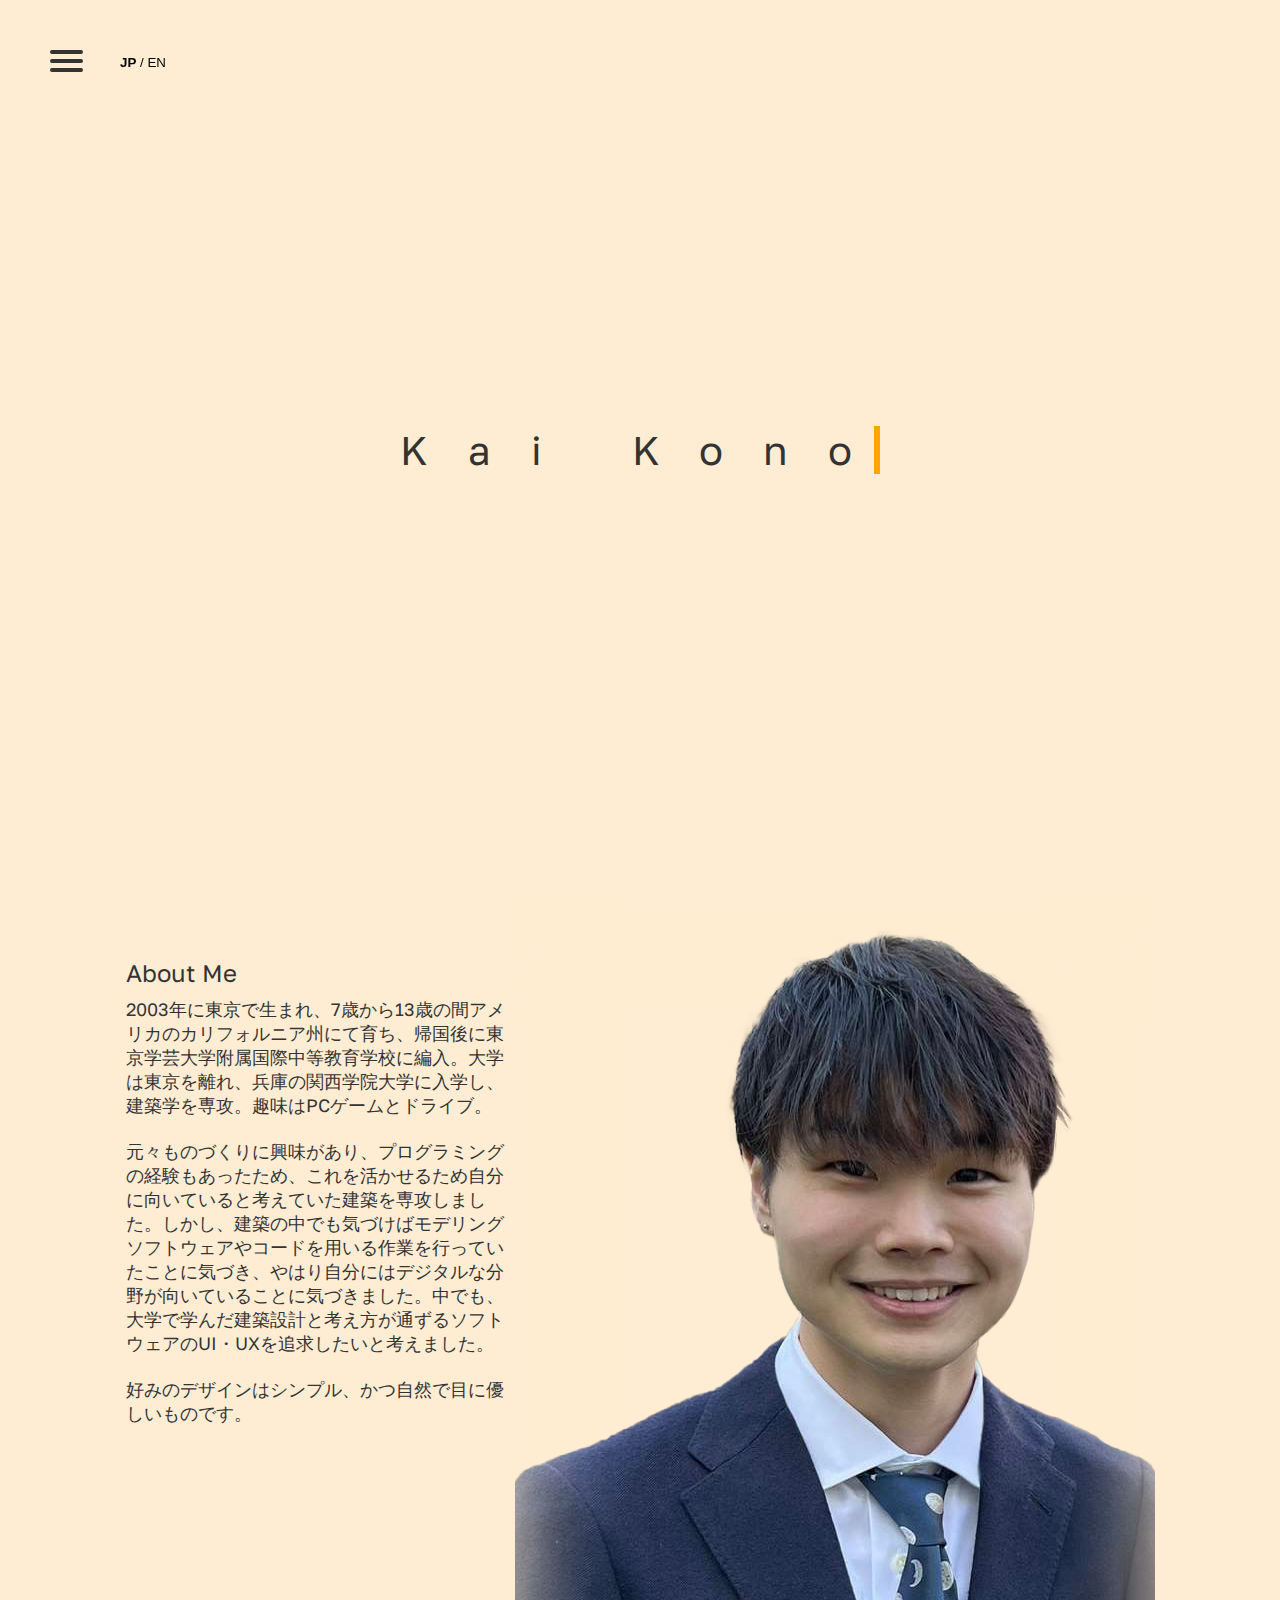
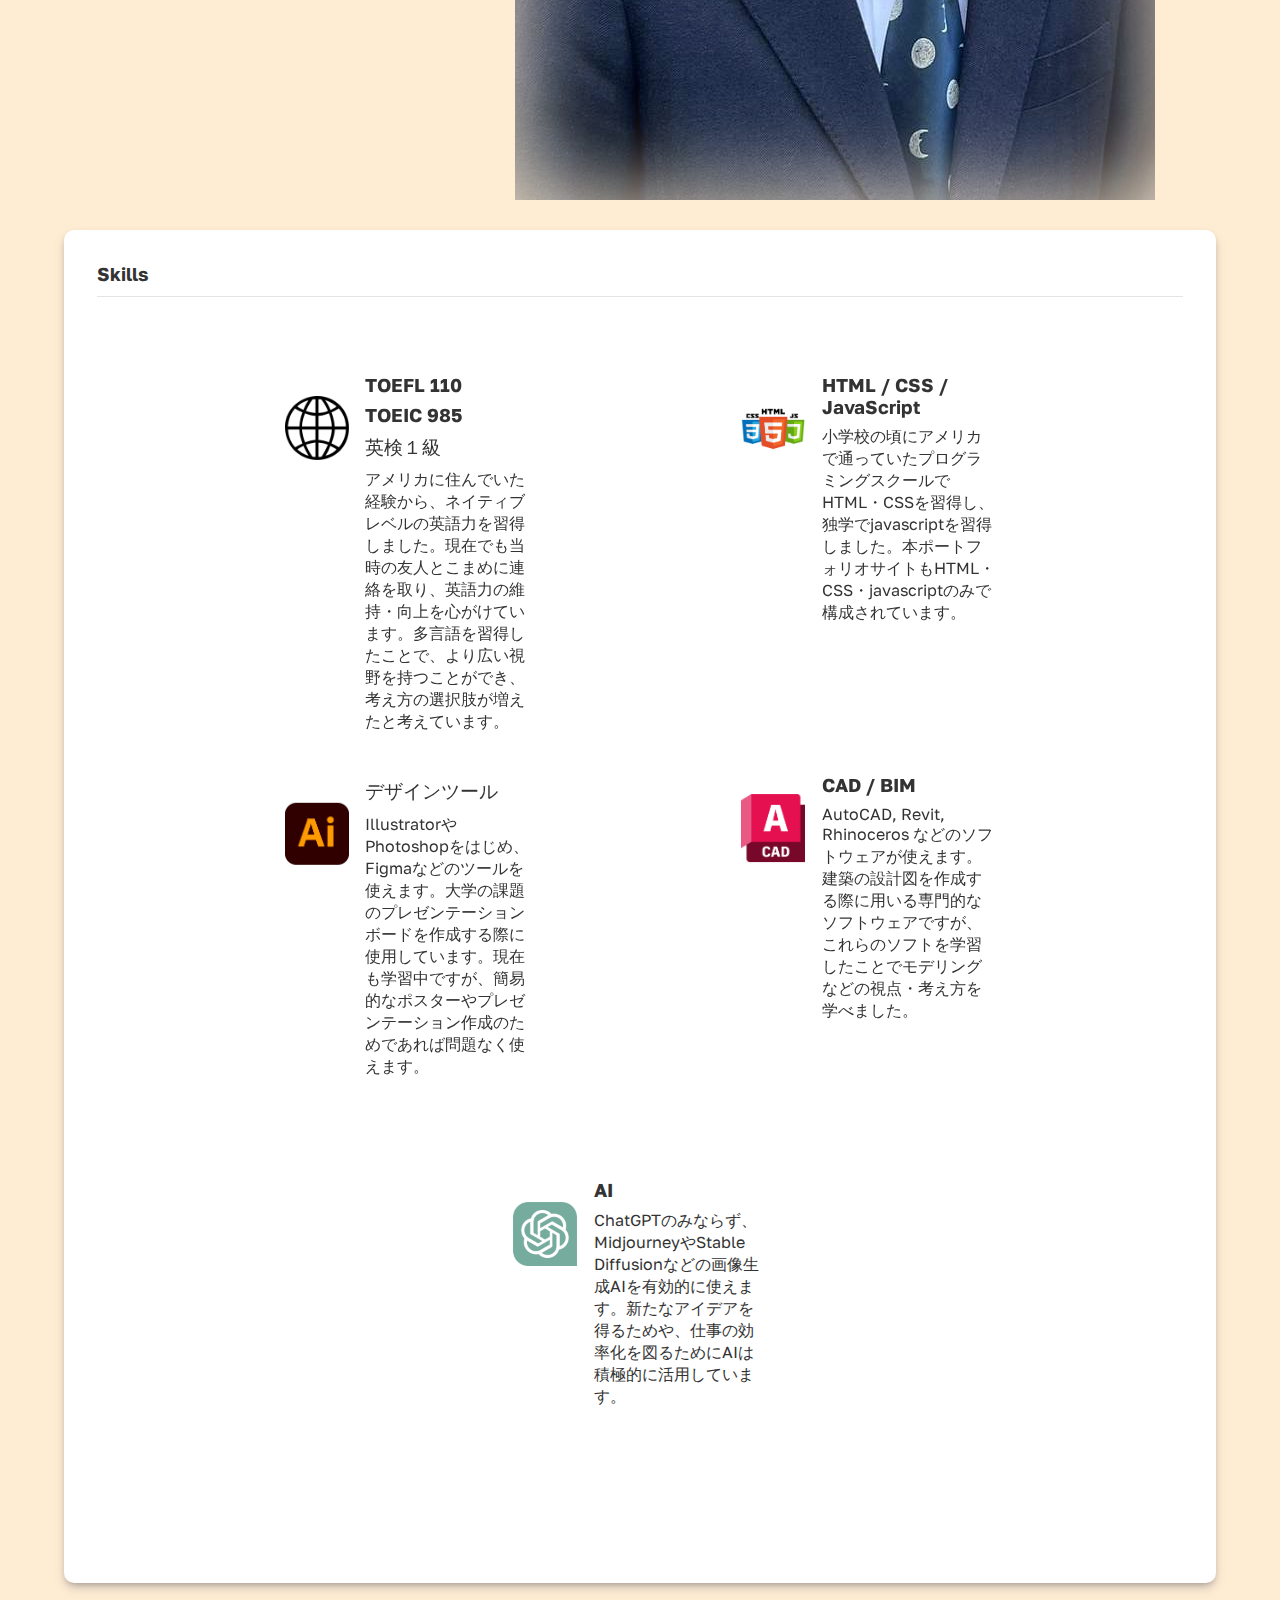
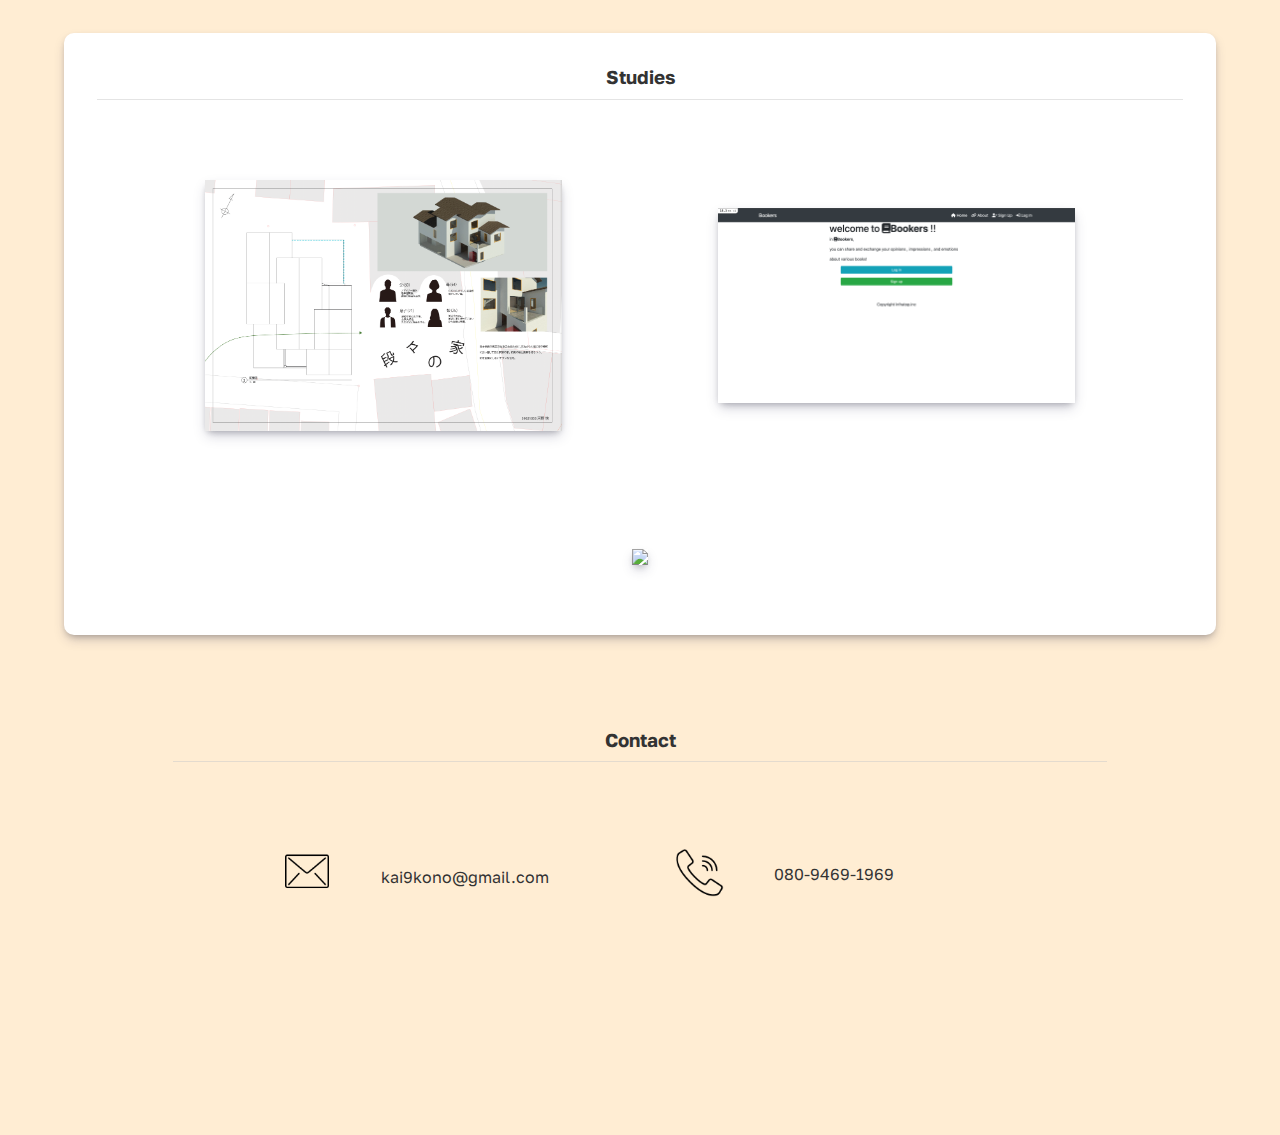
==== commit 71f40dde: "2/4" ====
--- a/index.html
+++ b/index.html
@@ -112,8 +112,9 @@
                 <div class="studies">
                     <h3 class="entry" id="studies">Studies</h3>
                     <div class="study-img">
-                        <a href="./study1.html"><img src="./assets/images/project_1_1.png"></a>
-                    </div><div class="study-img">
+                        <a href="./study4.html"><img src="./assets/images/project_6_1.png"></a>
+                    </div>
+                    <div class="study-img">
                         <a href="./study2.html"><img src="./assets/images/project_3_1.png"></a>
                     </div>
                     <div class="study-img">
--- a/styles/style.css
+++ b/styles/style.css
@@ -24,6 +24,37 @@
     text-decoration: underline;
 }
 
+#back {
+    display: block;
+    position: relative;
+    top: 25px;
+    left: 50px;
+  
+    z-index: 1;
+    
+    -webkit-user-select: none;
+    user-select: none;
+}
+
+.back-arrow {
+    -webkit-appearance: none;
+    background: transparent;
+    border: 0;
+    outline:0;
+    cursor: pointer;
+    position: absolute;
+    top: 50%;
+  }
+
+  .back-arrow polyline {
+    stroke-width: 4;
+    transition: stroke ease 0.3s;
+  }
+
+  .back-arrow:hover polyline {
+    stroke: tomato;
+  }
+
 /* Hamburger */
 
 #menuToggle
@@ -199,7 +230,7 @@
 }
 
 .study-img {
-    width: 50%;
+    width: 45%;
     text-align: center;
     vertical-align: middle;
     display: inline-block;
@@ -207,6 +238,8 @@
 }
 
 .study-img img {
+    position: relative;
+    text-align: center;
     margin: 0 auto;
     width: 70%;
     float: center;
@@ -241,7 +274,7 @@
 .main {
     margin: 0 auto;
     height: 100%;
-    background-color: #ffedd3;
+    background-color: #ffedd3 !important;
 }
 
 .introduction {
@@ -351,6 +384,14 @@
     margin-bottom: 50px;
 }
 
+#page2 {
+    margin-top: 0px;
+}
+
+#main-page2 {
+    padding-top: 30px;
+}
+
 .contact {
     text-align: center;
     padding: 2%;
@@ -516,6 +557,7 @@
     display: inline-block;
     width: 100%;
     margin: 0 auto;
+    text-align: center;
 }
 
 .studies-text {
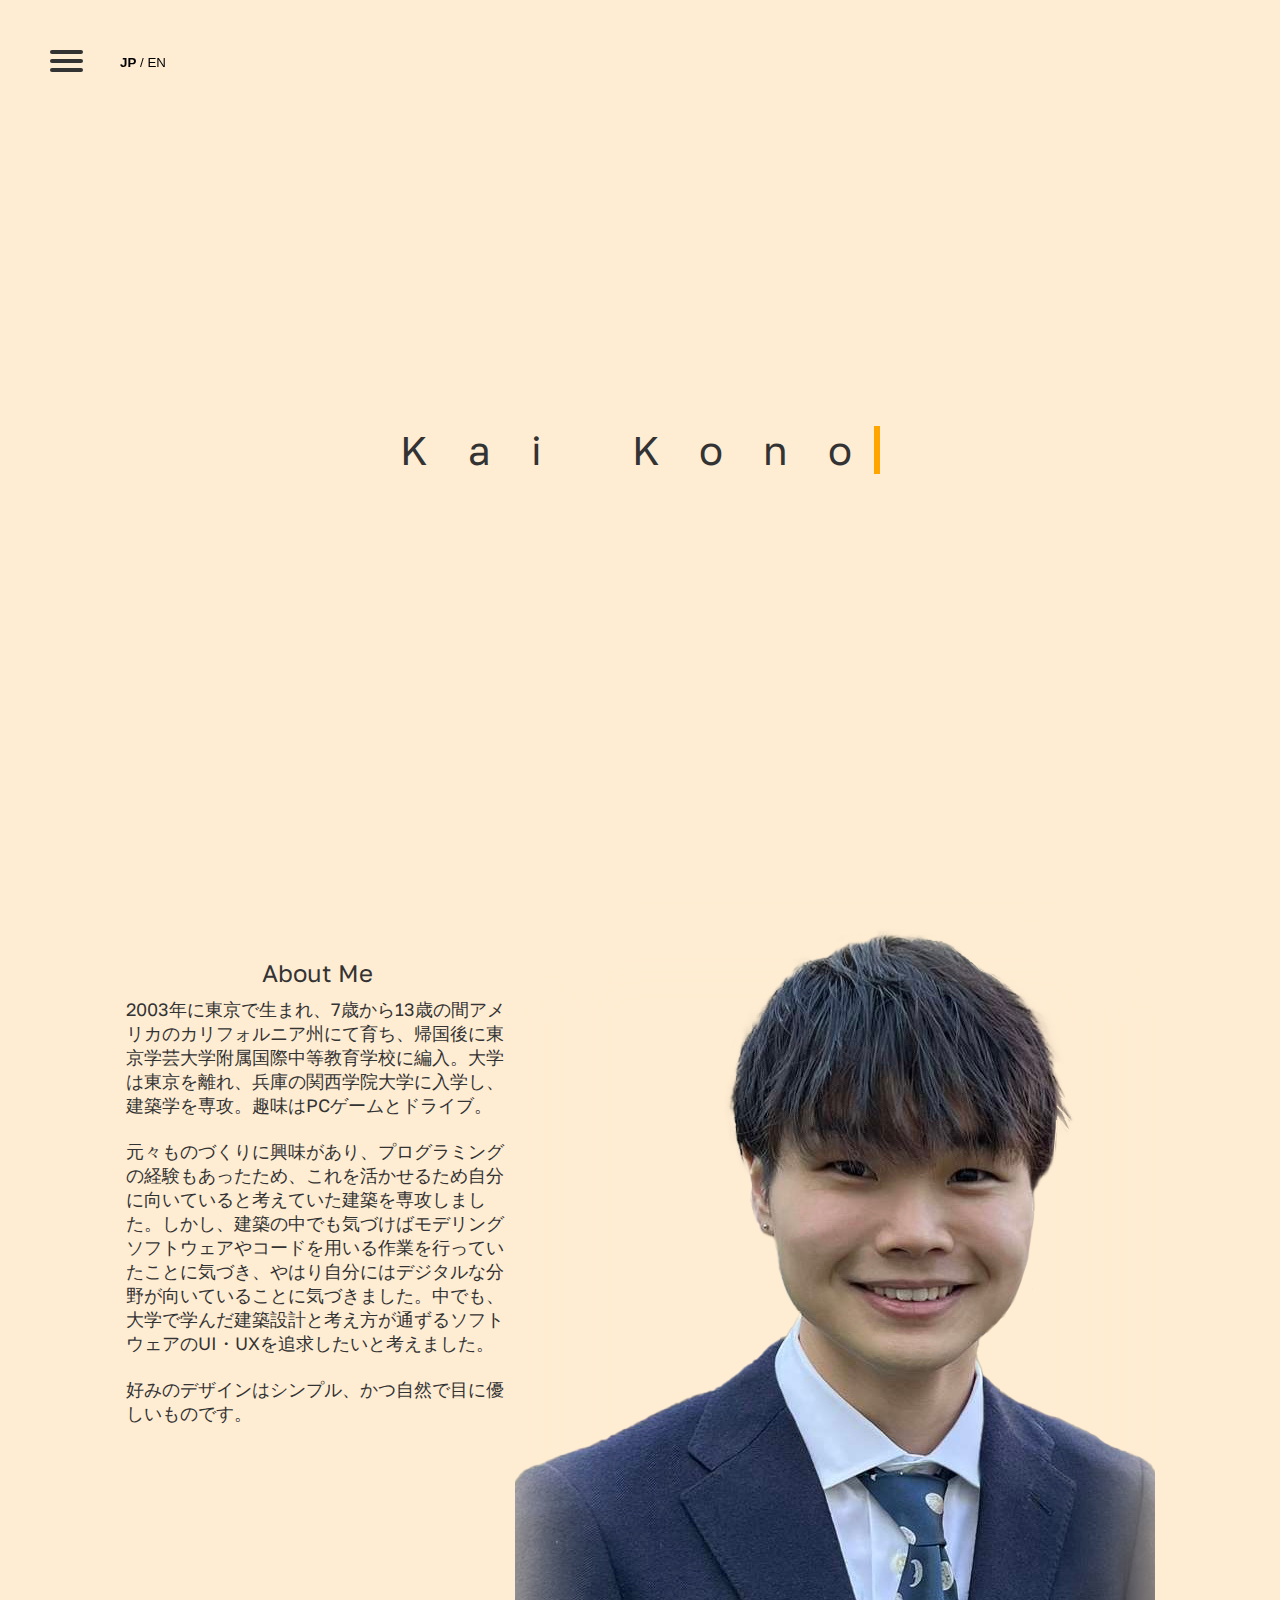
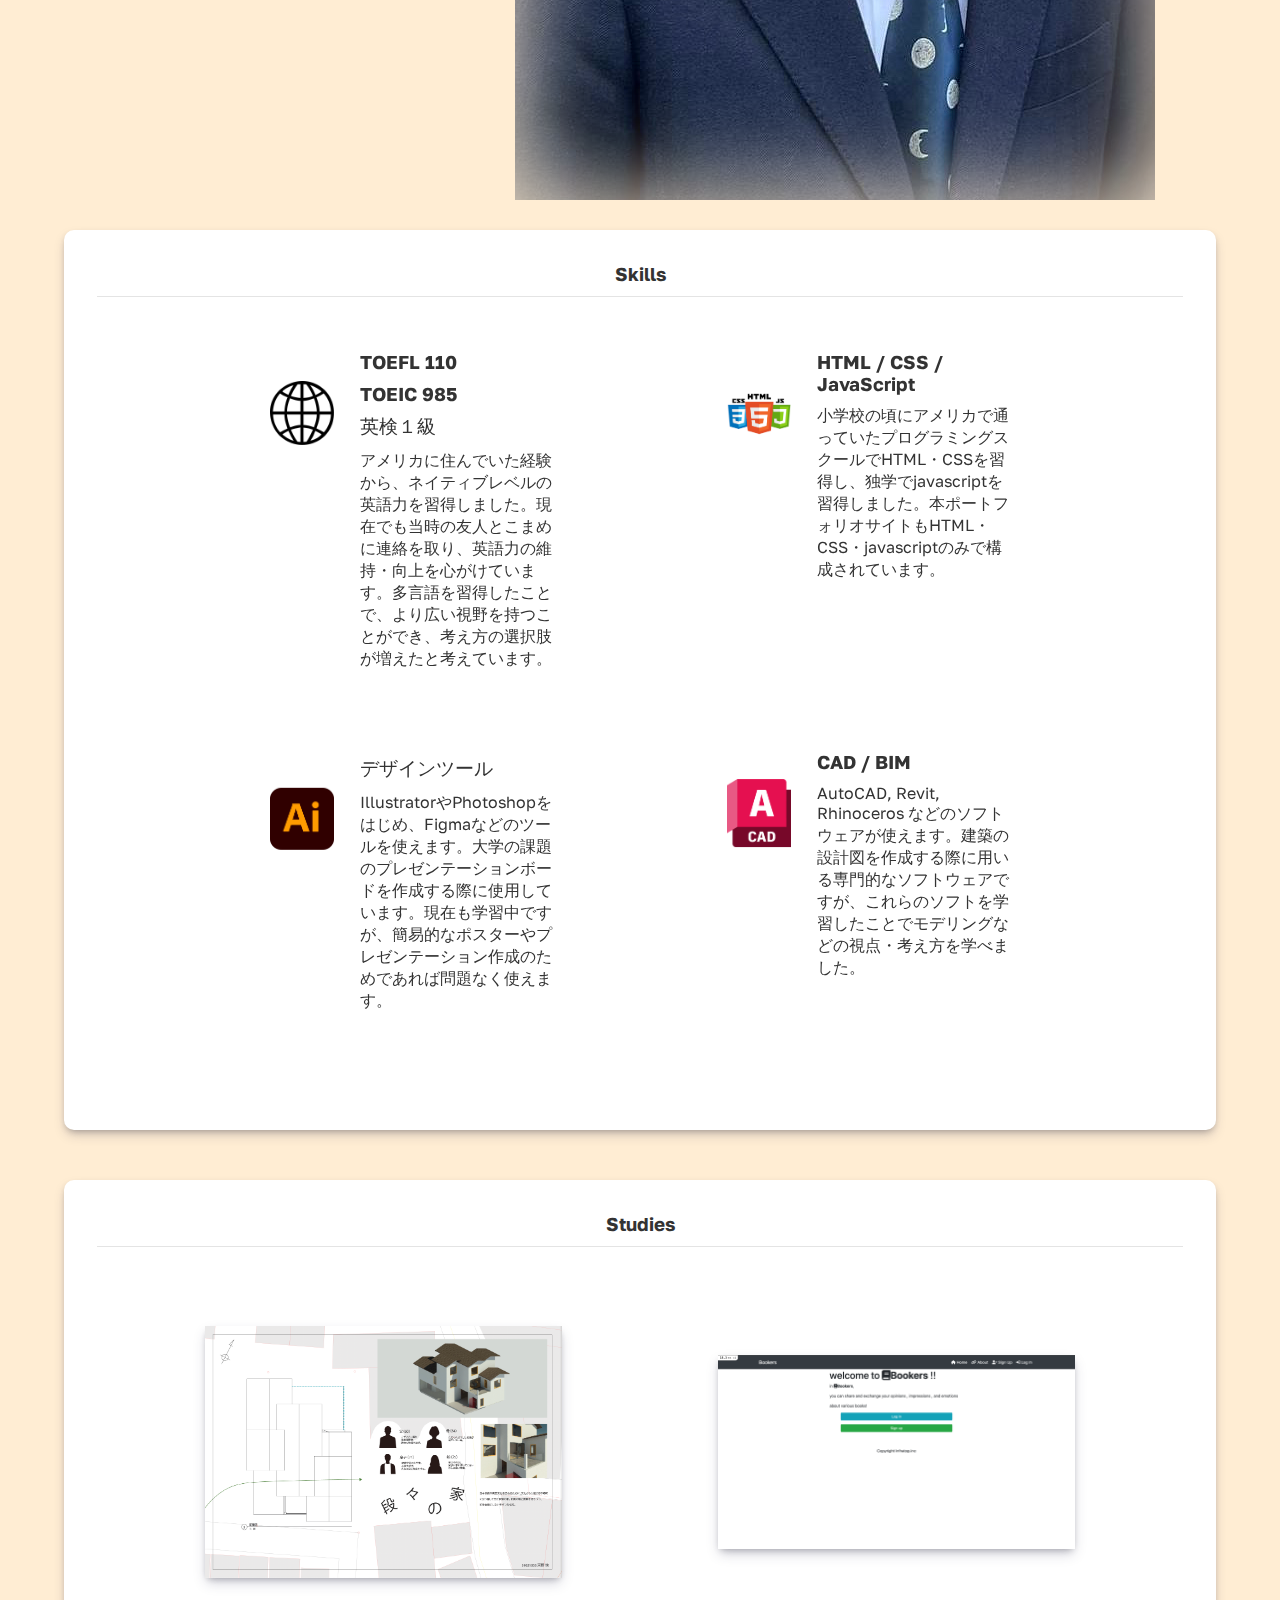
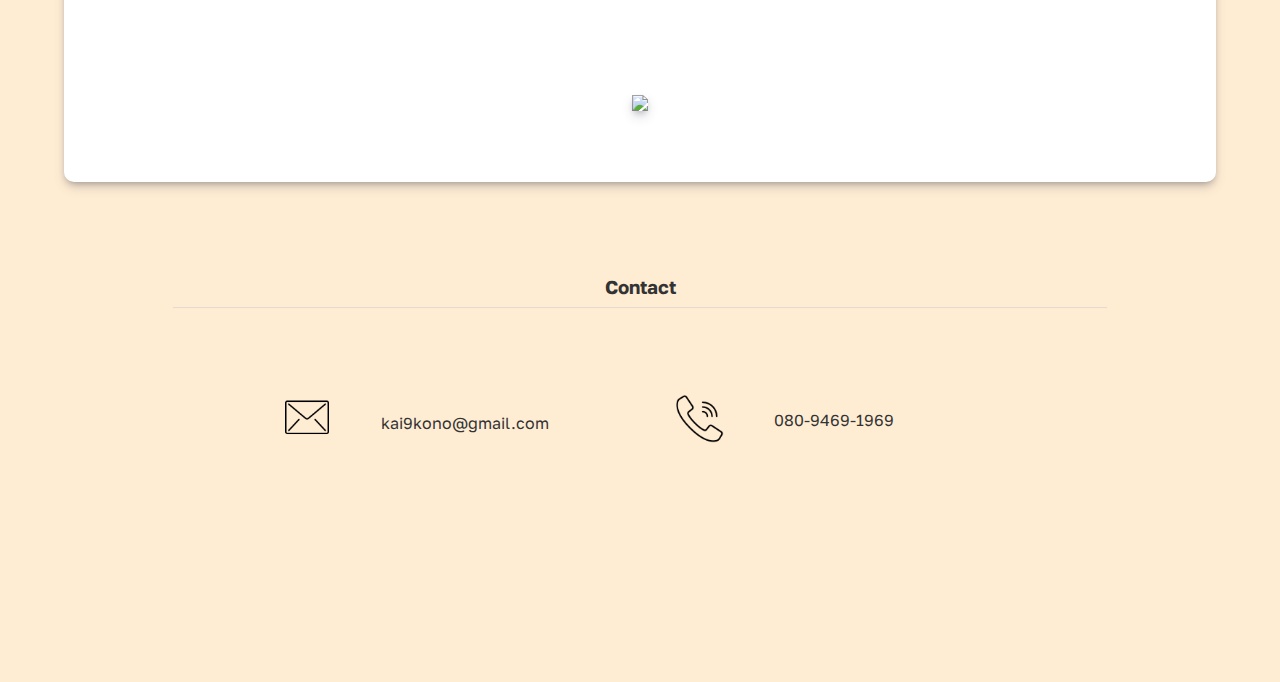
==== commit 746bba9a: "Added Study4, Added English Index Page" ====
--- a/index.html
+++ b/index.html
@@ -53,9 +53,9 @@
                 </span>
                 <span id="portrait"></span>
             </div>
-            <div class="qualifications-bg">
+            <div class="qualifications-bg" id="qualifications">
                 <div class="qualifications">
-                    <h3 class="entry" id="qualifications">Skills</h3>
+                    <h3 class="entry">Skills</h3>
                     <br/>
                     <div class="qualifications-container">
                         <span class="qualifications-entry">
@@ -96,7 +96,7 @@
                                 <p>AutoCAD, Revit, Rhinoceros などのソフトウェアが使えます。建築の設計図を作成する際に用いる専門的なソフトウェアですが、これらのソフトを学習したことでモデリングなどの視点・考え方を学べました。</p>
                             </span>
                         </span>
-                        <span class="qualifications-entry">
+                        <!-- <span class="qualifications-entry">
                             <span class="qualification-img">
                                 <img src="./assets/images/ChatGPT_logo.png">
                             </span>
@@ -104,13 +104,13 @@
                                 <h3>AI</h3>
                                 <p>ChatGPTのみならず、MidjourneyやStable Diffusionなどの画像生成AIを有効的に使えます。新たなアイデアを得るためや、仕事の効率化を図るためにAIは積極的に活用しています。</p>
                             </span>
-                        </span> 
+                        </span>  -->
                     </div>
                 </div>
             </div>
-            <div class="studies-bg">
+            <div class="studies-bg" id="studies">
                 <div class="studies">
-                    <h3 class="entry" id="studies">Studies</h3>
+                    <h3 class="entry">Studies</h3>
                     <div class="study-img">
                         <a href="./study4.html"><img src="./assets/images/project_6_1.png"></a>
                     </div>
@@ -122,8 +122,8 @@
                     </div>
                 </div>
             </div>
-                <div class="contact">
-                    <div class="entry" id="contact">
+                <div class="contact" id="contact">
+                    <div class="entry">
                         <h3 class="contact-entry" id="contact">Contact</h3>                        
                     </div>
                     <div class="contact-content">
--- a/styles/style.css
+++ b/styles/style.css
@@ -211,19 +211,19 @@
     text-decoration: inherit;
 }
 
-.studies a:link {
+.studies-bg a:link {
     color: #0000EE;
     background-color: transparent;
     text-decoration: none;
   }
   
-.studies a:visited {
+.studies-bg a:visited {
     color: #551A8B;
     background-color: transparent;
     text-decoration: underline;
   }
 
-.studies a:hover {
+.studies-bg a:hover {
     color: #9999e8;
     background-color: transparent;
     text-decoration: underline;
@@ -353,6 +353,7 @@
 #aboutme {
     padding: 15% 0 3% 0;
     font-size: 24px;
+    text-align: center;
 }
 
 #bio-text {
@@ -373,6 +374,14 @@
     margin: 0 auto;
 }
 
+.qualifications {
+    text-align: center;
+}
+
+.qualifications-bg {
+    height: 100vh;
+}
+
 .qualifications-bg, .studies-bg {
     width: 90%;
     background-color: #fff;
@@ -385,11 +394,18 @@
 }
 
 #page2 {
-    margin-top: 0px;
+    margin-top:40px;
+    text-align: center;
+    display: inline-block;
+}
+
+#page2 img {
+    width: 45%;
 }
 
 #main-page2 {
     padding-top: 30px;
+    text-align: center;
 }
 
 .contact {
@@ -492,20 +508,36 @@
 
 .qualifications-entry {
     position: relative;
-    padding: 3%;
+    padding: 1%;
     display: inline-block;
     width: 40%;
     height: 400px;
 }
 
-.studies-img1,.studies-img2, .studies-img5 {
-    max-width: 700px;
-    max-height: 700px;  
-    margin: 0 auto;
+.studies-img {
+    margin: 0 auto;
+    width: 90%;
+    padding-bottom: 20px;
+    border-bottom: rgba(202, 202, 202, 0.5) 1px solid;
+}
+
+.studies-img1 {
+    max-width: 45%;
+    max-height: 700px;
+    margin: 2% 2% 0 2%;
     vertical-align: middle;
     position: relative;
-    top: 50%;
-    transform: translate(0,-50%);
+
+    box-shadow: rgba(50, 50, 93, 0.25) 0px 6px 12px -2px, rgba(0, 0, 0, 0.3) 0px 3px 7px -3px;
+}
+
+#bookers {
+    margin-bottom: 10px;
+}
+
+.studies-content {
+    text-align: left;
+    margin: 20px 7% 20px 7%;
 }
 
 .imgs {
@@ -514,41 +546,6 @@
     justify-content: center;
 }
 
-.img-slideshow {
-    display: inline-block;
-    text-align: center;
-    width: 65%;
-    vertical-align: middle;
-}
-
-.accordion {
-    background: none;
-    cursor: pointer;
-    border: none;
-    width: 100%;
-    padding: 10px;
-    transition: background 0.3s;
-}
-
-.accordion:hover {
-    background: #eee;
-}
-
-.accordion::after {
-    content: '▼';
-    float: right;
-}
-
-.accordion--active::after {
-    content: "◀︎";
-}
-
-.content1, .content2, .content3 {
-    overflow: hidden;
-    max-height: 0;
-    transition: max-height 0.5s;
-}
-
 .studies-ex {
     margin-bottom: 3%;
 }
@@ -560,18 +557,12 @@
     text-align: center;
 }
 
-.studies-text {
-    vertical-align: middle;
-    width: 25%;
-    display: inline-block;
-    margin-left: 5%;
-}
-
 #studies6 {
     font-size: 12px;
 }
 
 .studies-entry {
+    margin: 20px 0 10px 0;
     font-weight: bolder;
     font-size: 20px;
 }
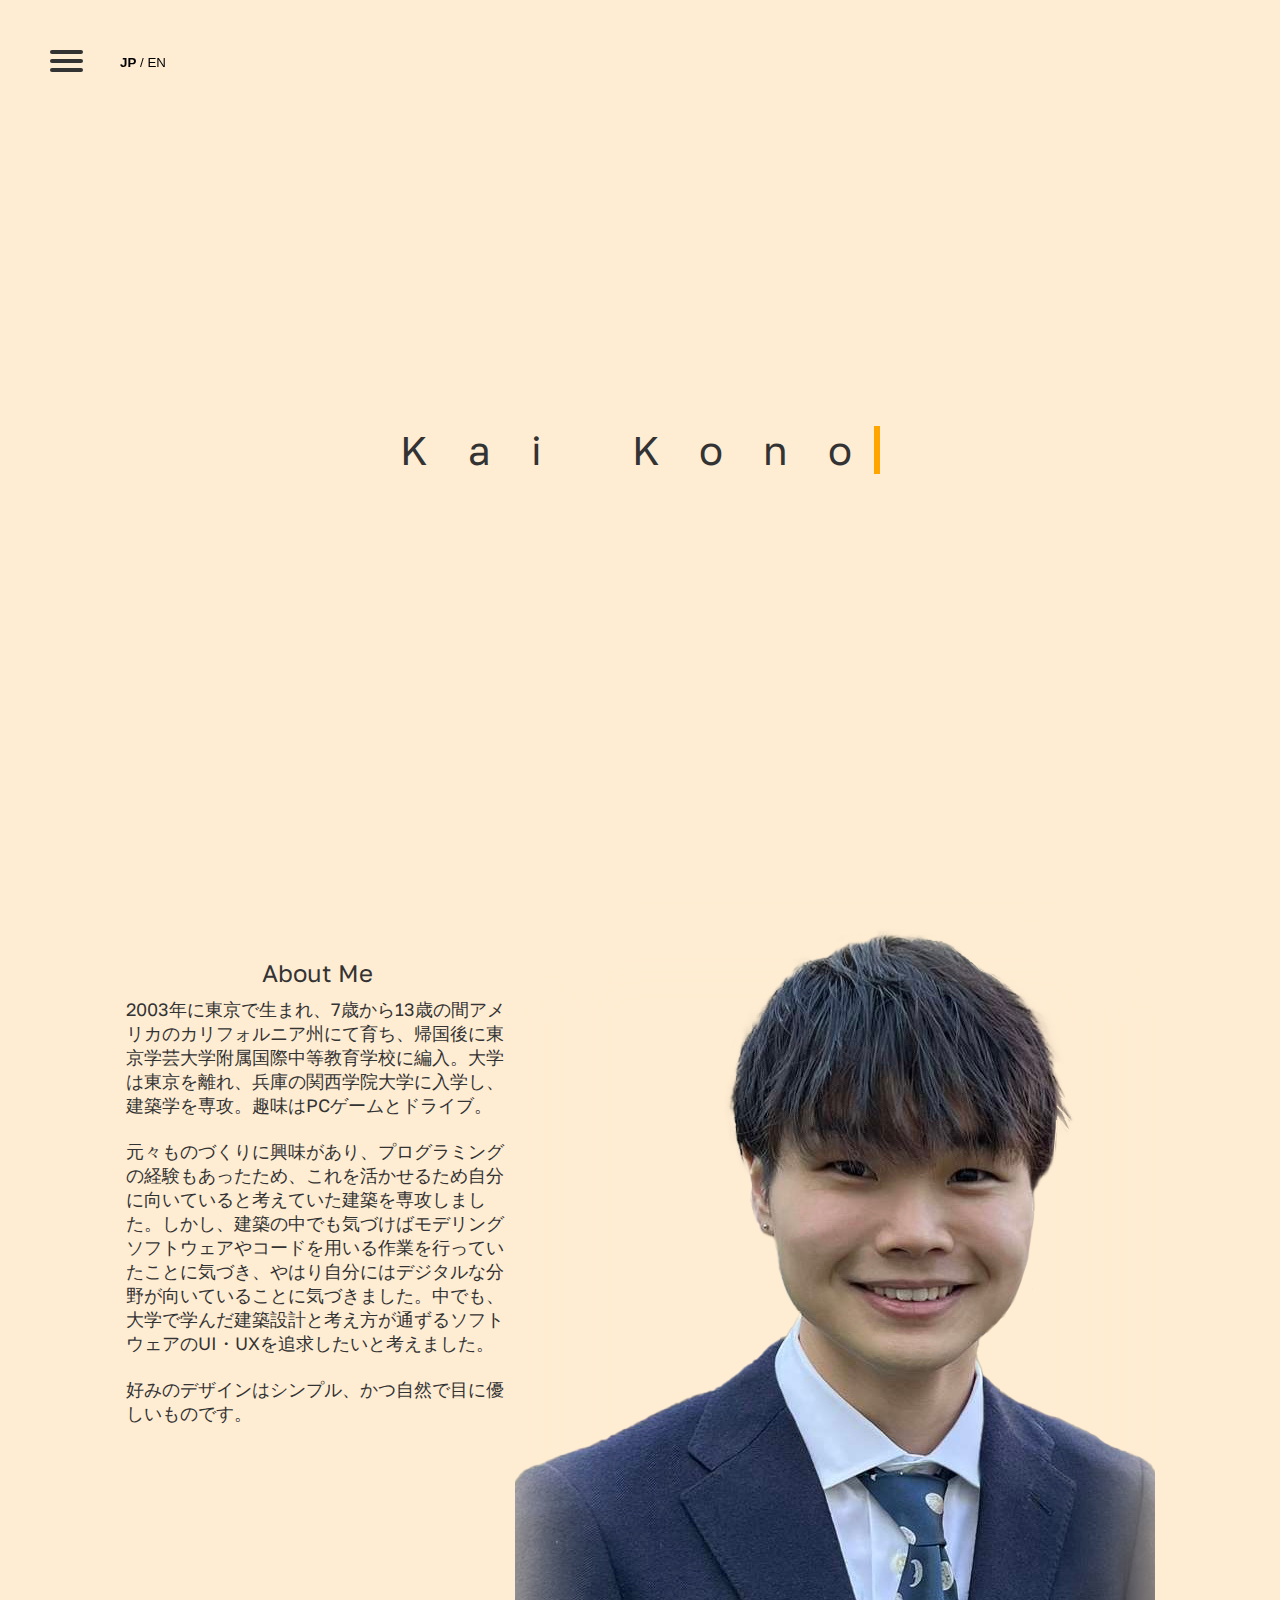
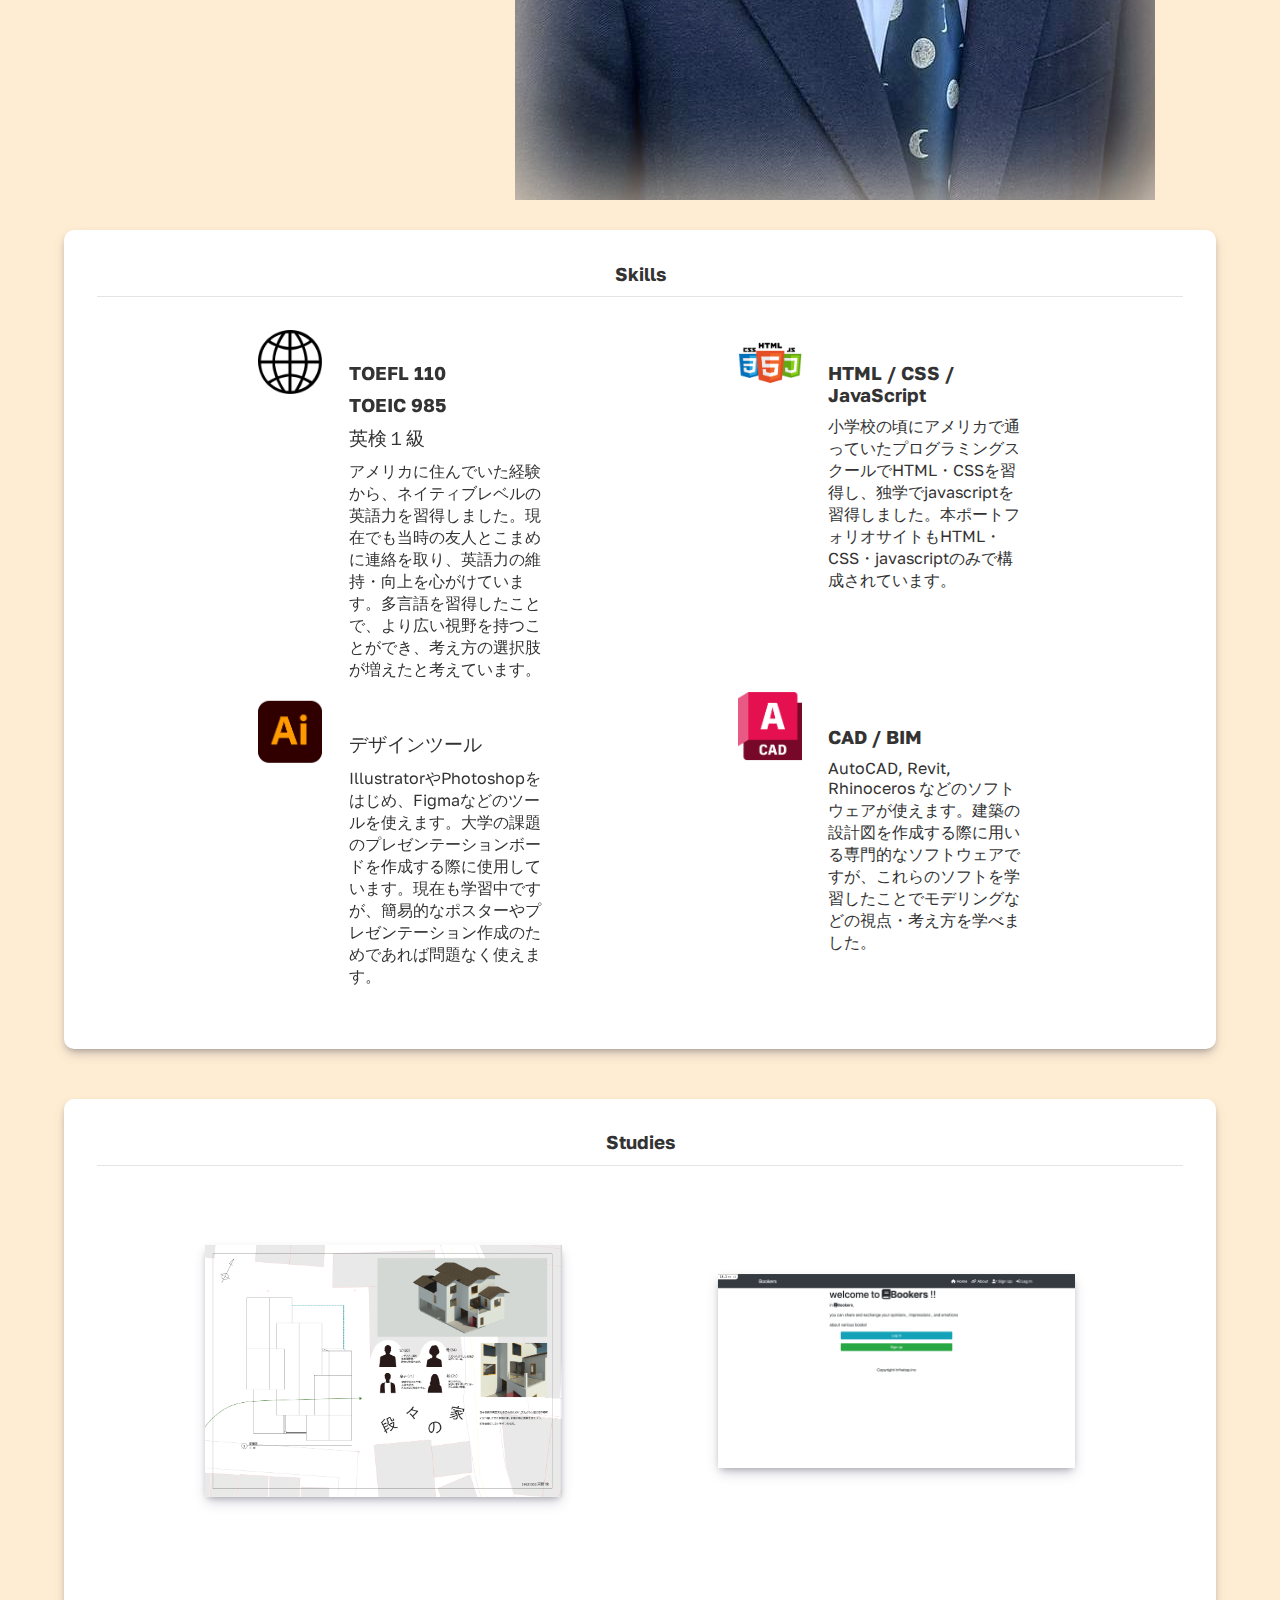
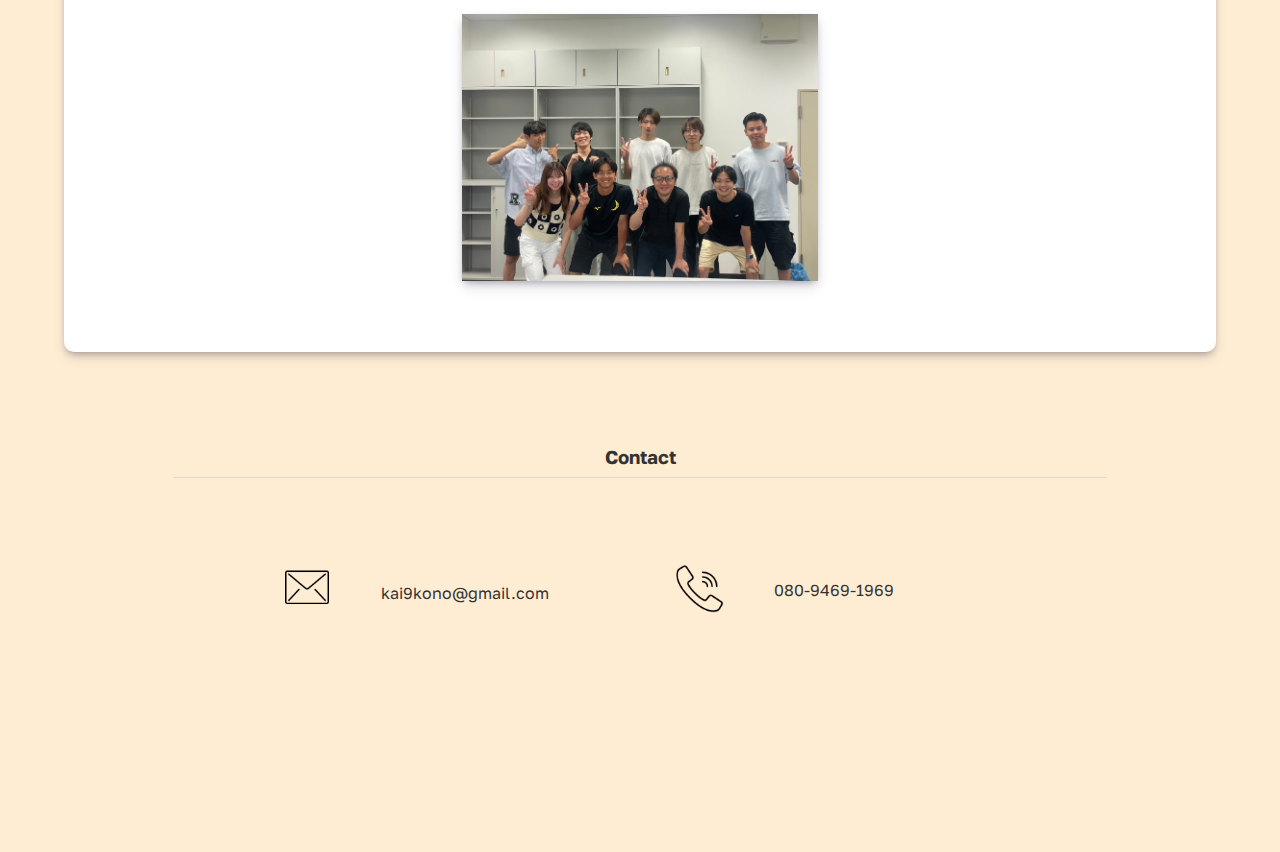
==== commit 4f53c8ed: "5/14" ====
--- a/index.html
+++ b/index.html
@@ -57,7 +57,6 @@
                 <div class="qualifications">
                     <h3 class="entry">Skills</h3>
                     <br/>
-                    <div class="qualifications-container">
                         <span class="qualifications-entry">
                             <span class="qualification-img">
                                 <img src="./assets/images/language.png">
@@ -105,7 +104,6 @@
                                 <p>ChatGPTのみならず、MidjourneyやStable Diffusionなどの画像生成AIを有効的に使えます。新たなアイデアを得るためや、仕事の効率化を図るためにAIは積極的に活用しています。</p>
                             </span>
                         </span>  -->
-                    </div>
                 </div>
             </div>
             <div class="studies-bg" id="studies">
@@ -118,7 +116,7 @@
                         <a href="./study2.html"><img src="./assets/images/project_3_1.png"></a>
                     </div>
                     <div class="study-img">
-                        <a href="./study3.html"><img src="./assets/images/project_5_1.jpg"></a>
+                        <a href="./study3.html"><img src="./assets/images/project_5_1.JPG"></a>
                     </div>
                 </div>
             </div>
--- a/styles/style.css
+++ b/styles/style.css
@@ -376,10 +376,7 @@
 
 .qualifications {
     text-align: center;
-}
-
-.qualifications-bg {
-    height: 100vh;
+    height: 100%;
 }
 
 .qualifications-bg, .studies-bg {
@@ -391,6 +388,10 @@
     border-radius: 10px;
     box-shadow: rgba(50, 50, 93, 0.25) 0px 6px 12px -2px, rgba(0, 0, 0, 0.3) 0px 3px 7px -3px;
     margin-bottom: 50px;
+}
+
+.qualifications-bg {
+    padding-bottom: 3%;
 }
 
 #page2 {
@@ -473,10 +474,6 @@
     font-weight: 500;
 }
 
-.qualifications-bg {
-    padding-bottom: 3%;
-}
-
 #qualification-title {
     margin-bottom: 1%
 }
@@ -508,10 +505,11 @@
 
 .qualifications-entry {
     position: relative;
+    margin: 1%;
     padding: 1%;
     display: inline-block;
     width: 40%;
-    height: 400px;
+    height: 45%;
 }
 
 .studies-img {
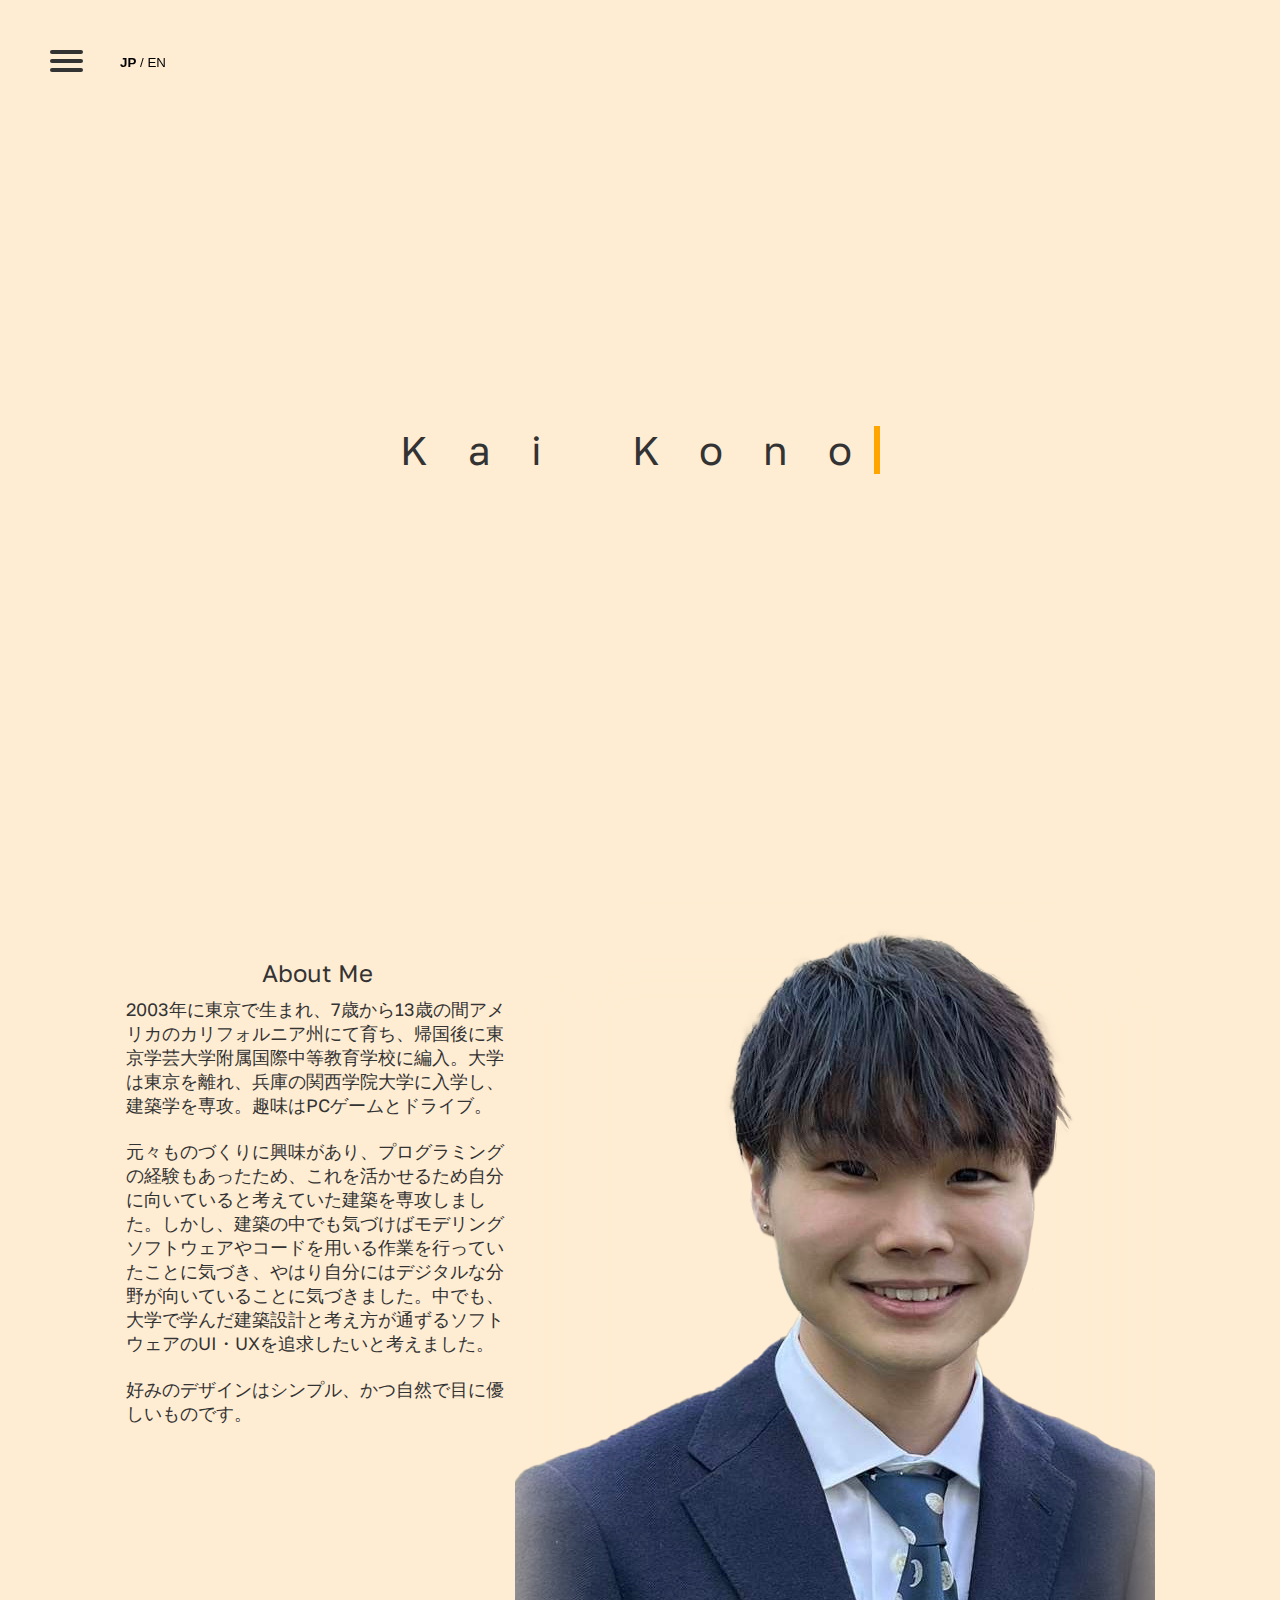
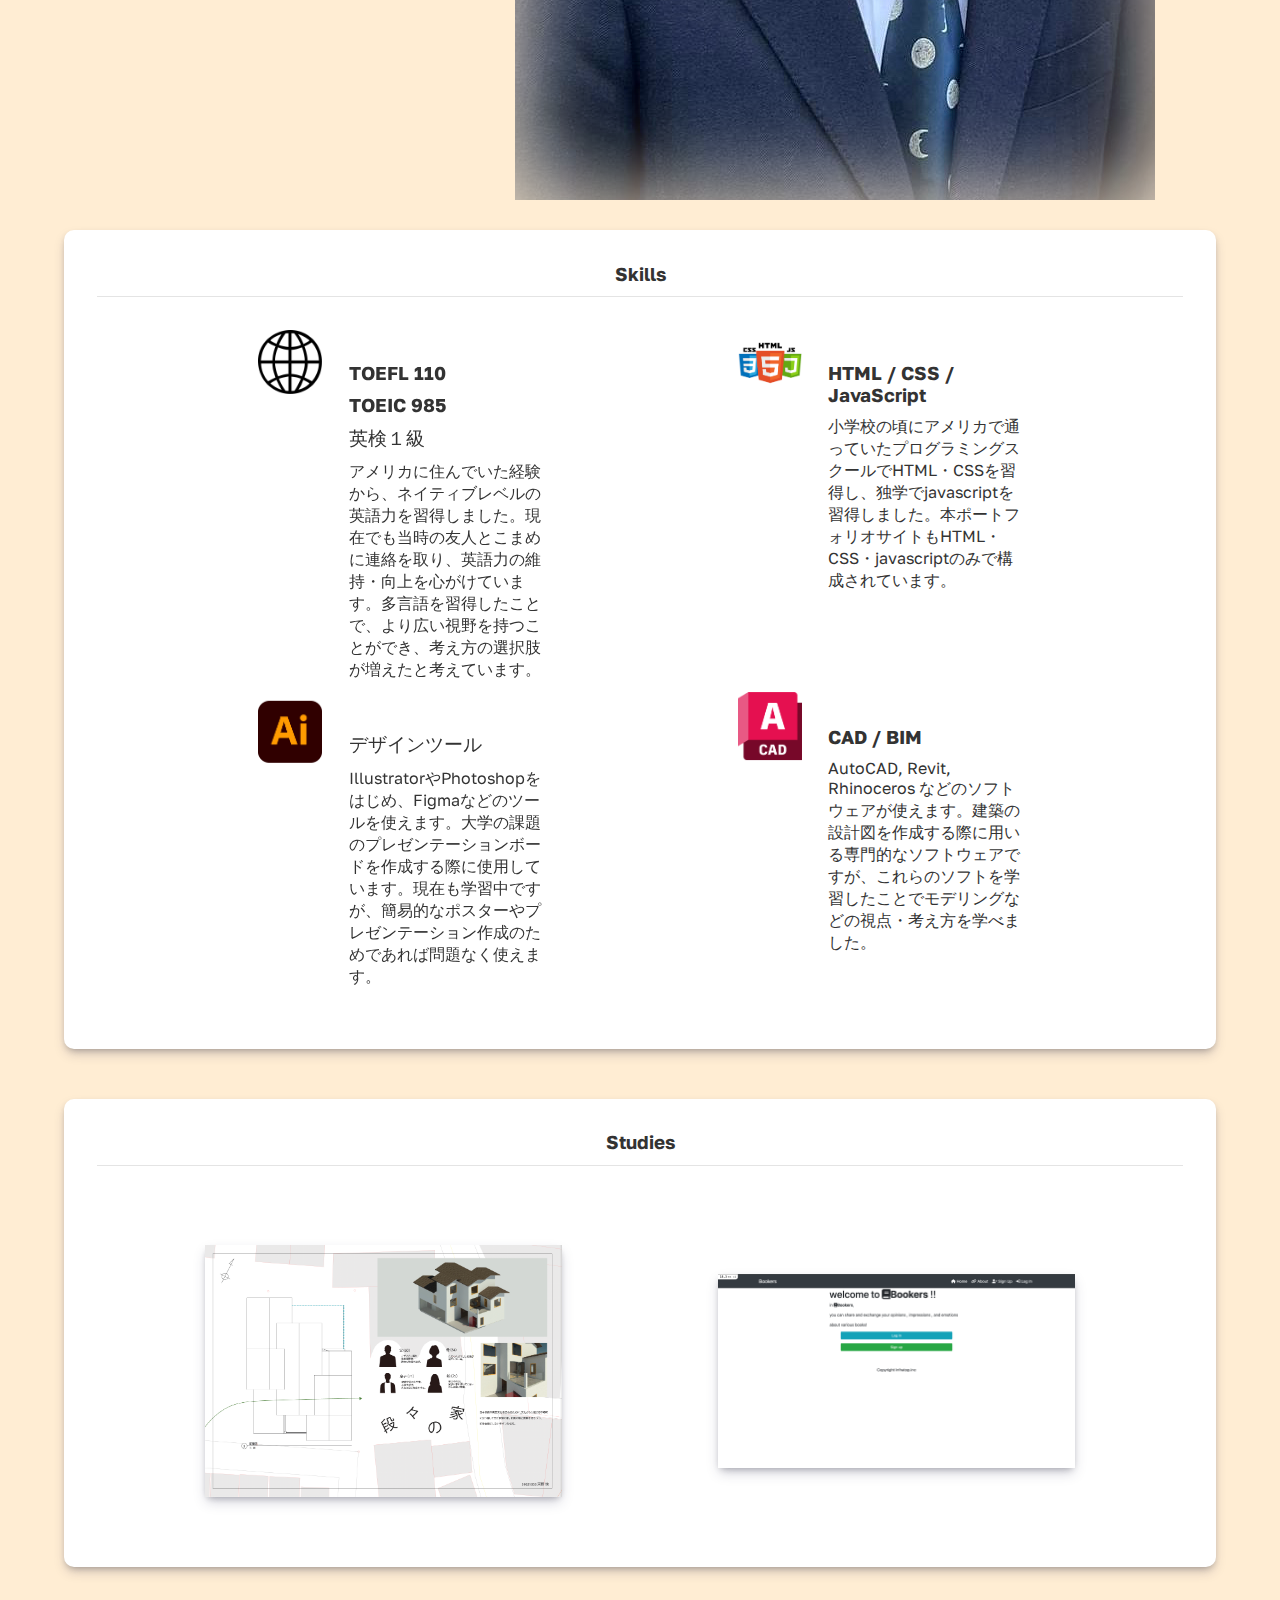
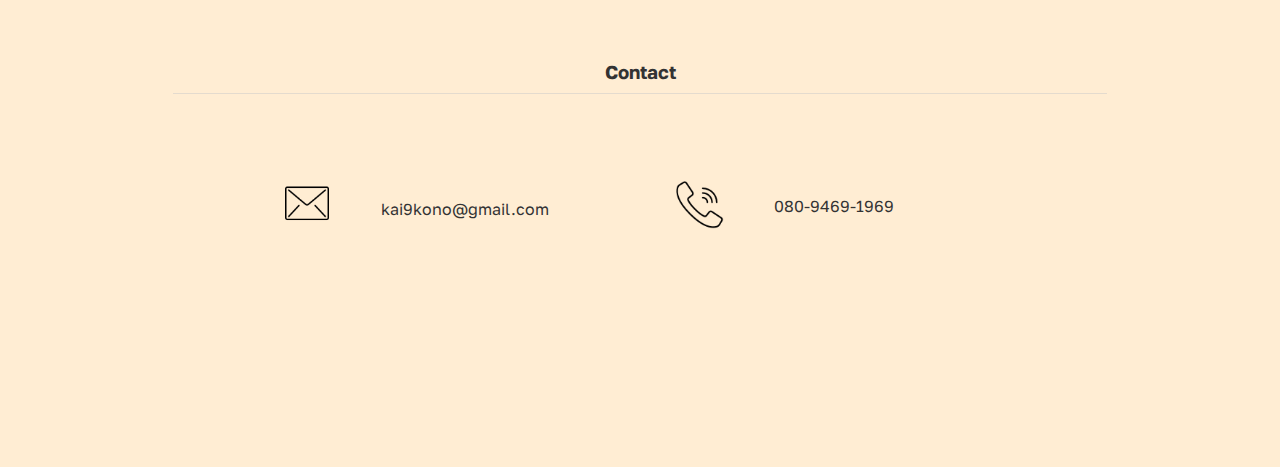
==== commit 263f81b7: "5/14" ====
--- a/index.html
+++ b/index.html
@@ -115,9 +115,9 @@
                     <div class="study-img">
                         <a href="./study2.html"><img src="./assets/images/project_3_1.png"></a>
                     </div>
-                    <div class="study-img">
+                    <!-- <div class="study-img">
                         <a href="./study3.html"><img src="./assets/images/project_5_1.JPG"></a>
-                    </div>
+                    </div> -->
                 </div>
             </div>
                 <div class="contact" id="contact">
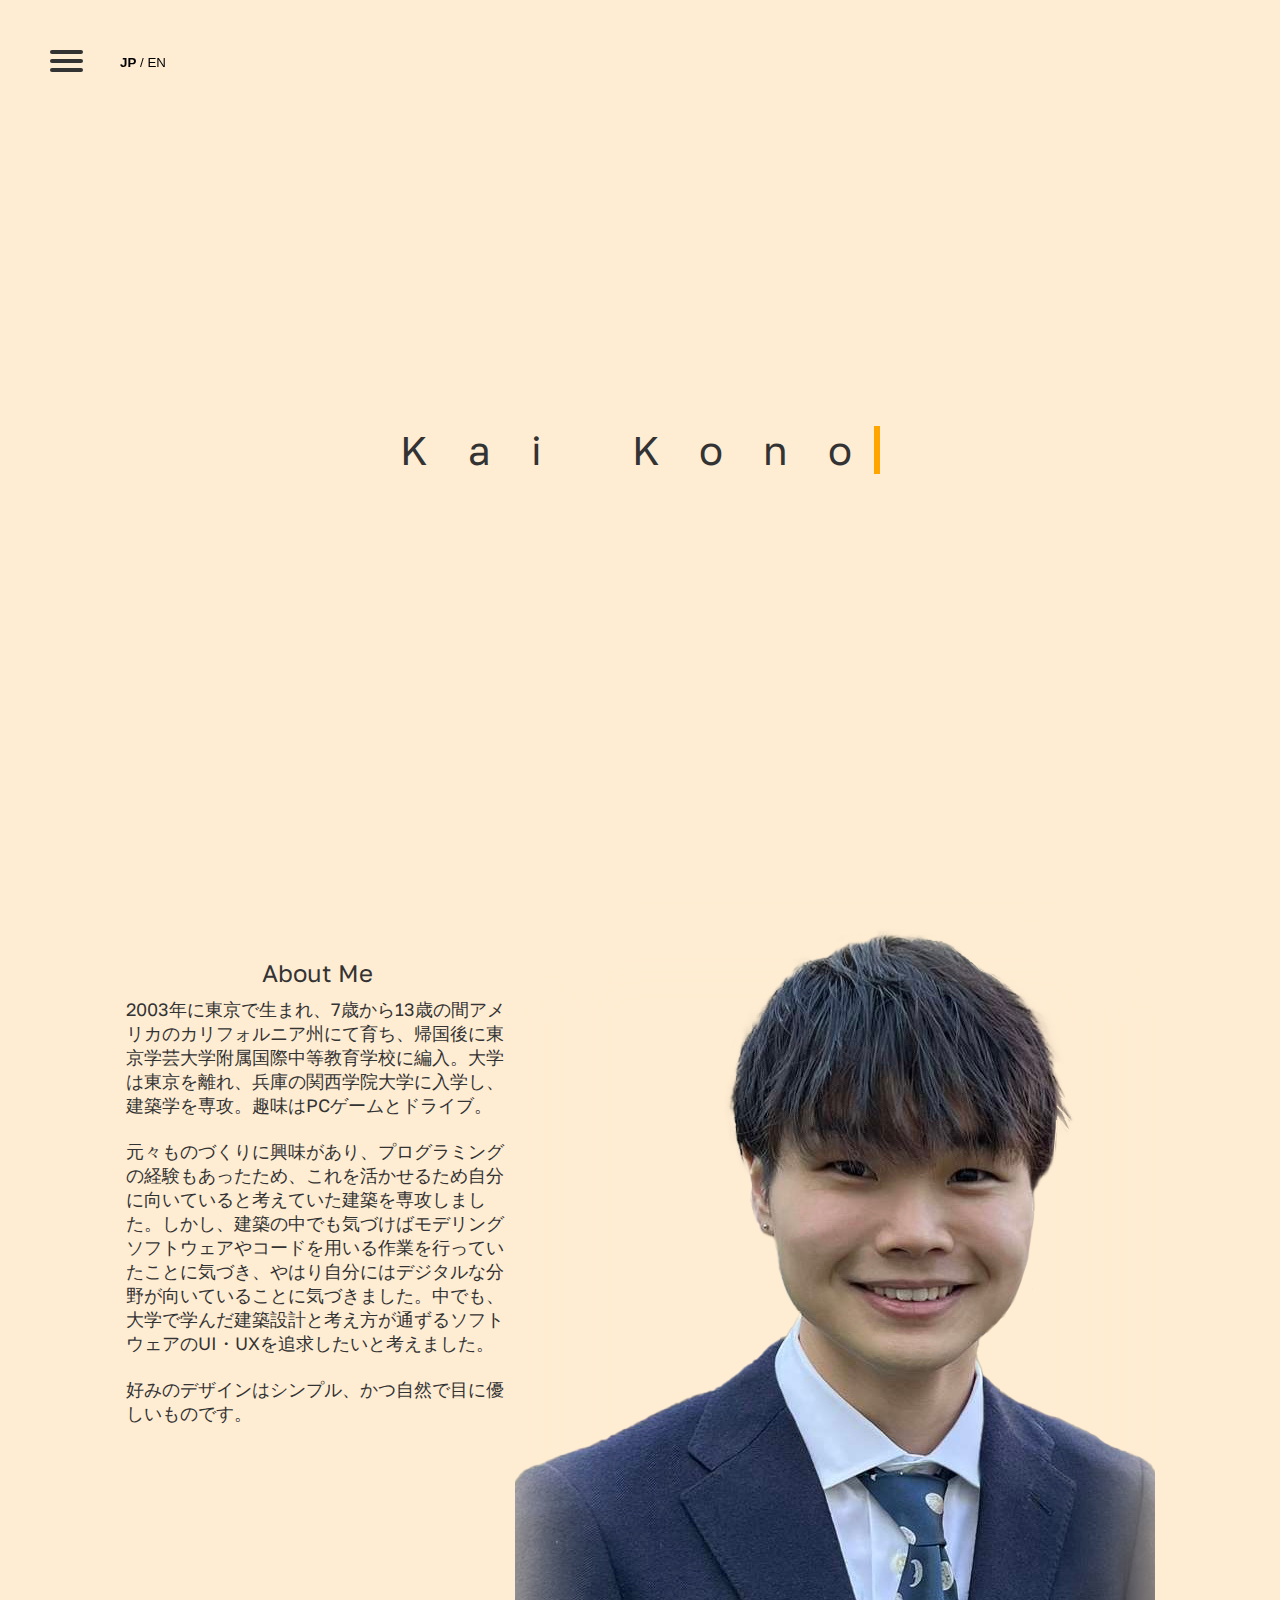
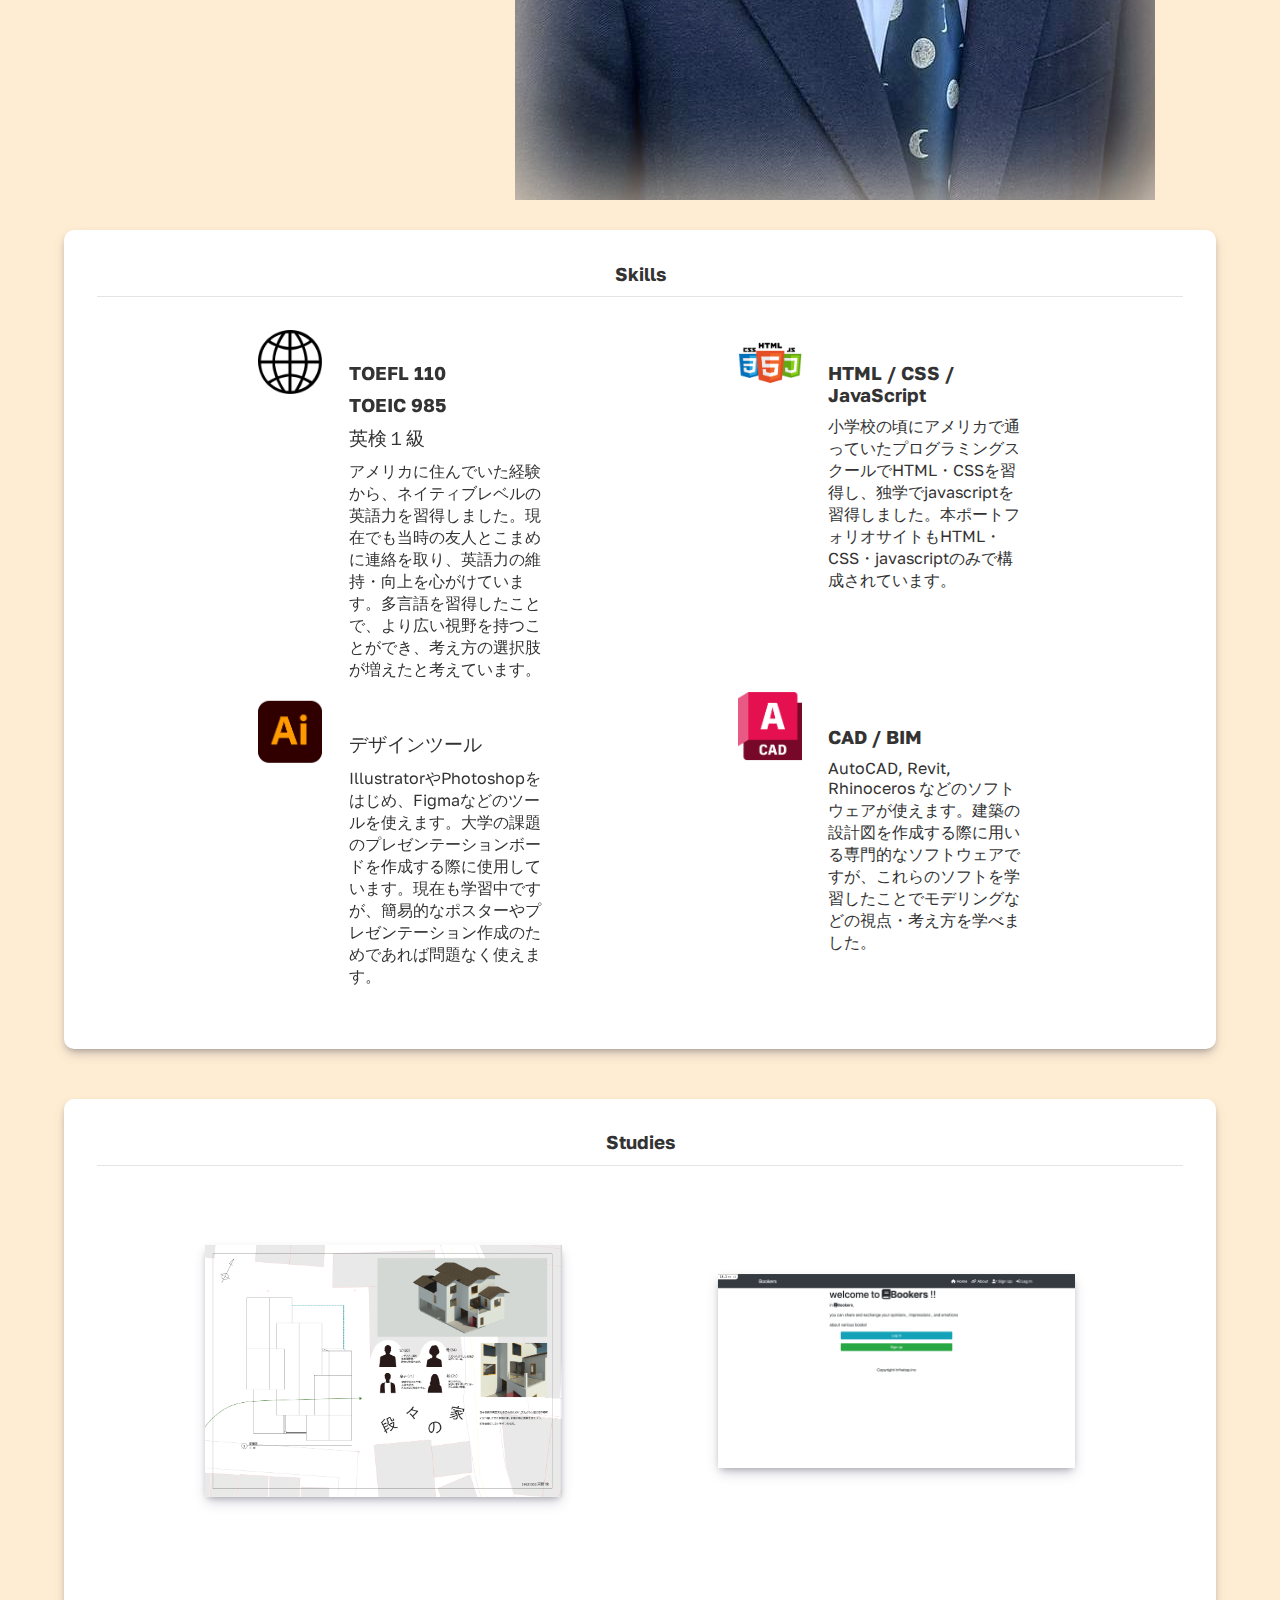
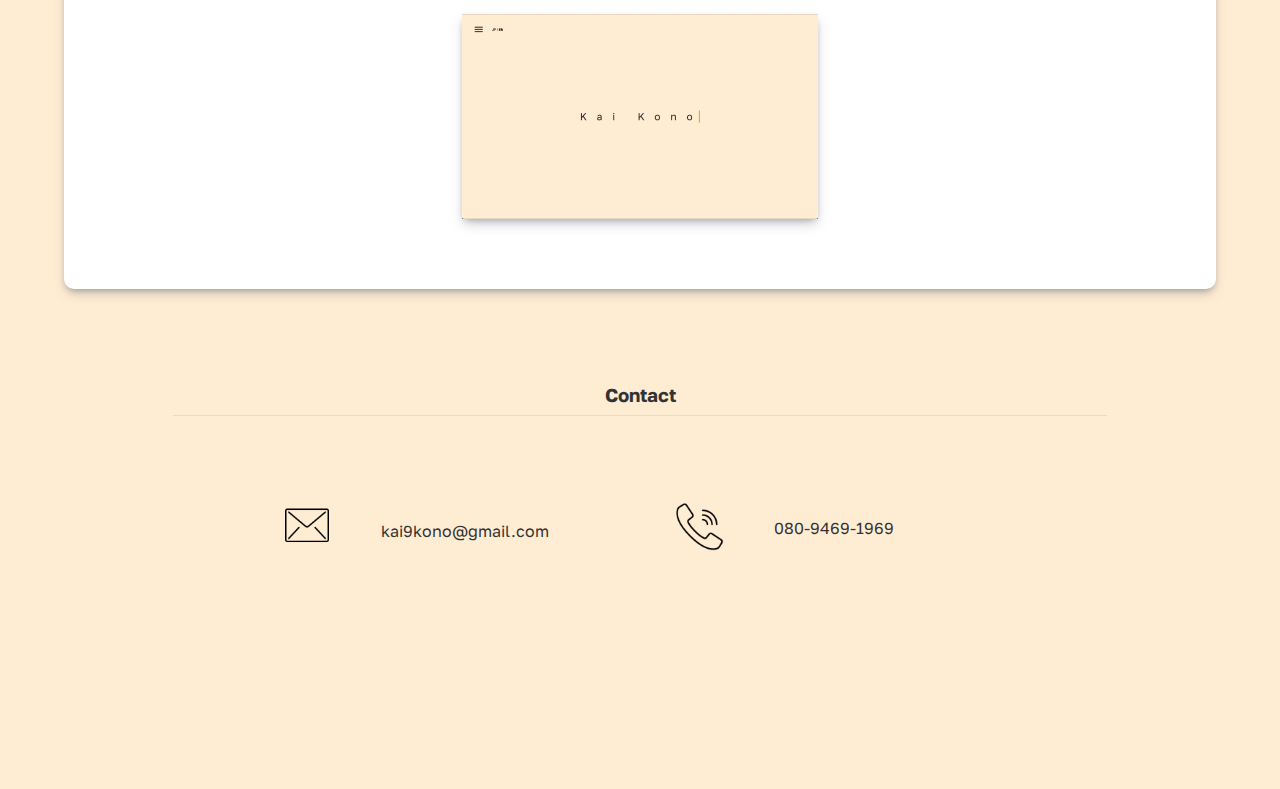
==== commit f55c4d26: "Added portfolio website as study" ====
--- a/index.html
+++ b/index.html
@@ -115,9 +115,9 @@
                     <div class="study-img">
                         <a href="./study2.html"><img src="./assets/images/project_3_1.png"></a>
                     </div>
-                    <!-- <div class="study-img">
-                        <a href="./study3.html"><img src="./assets/images/project_5_1.JPG"></a>
-                    </div> -->
+                    <div class="study-img">
+                        <a href="./study3.html"><img src="./assets/images/portfolio.png"></a>
+                    </div>
                 </div>
             </div>
                 <div class="contact" id="contact">
